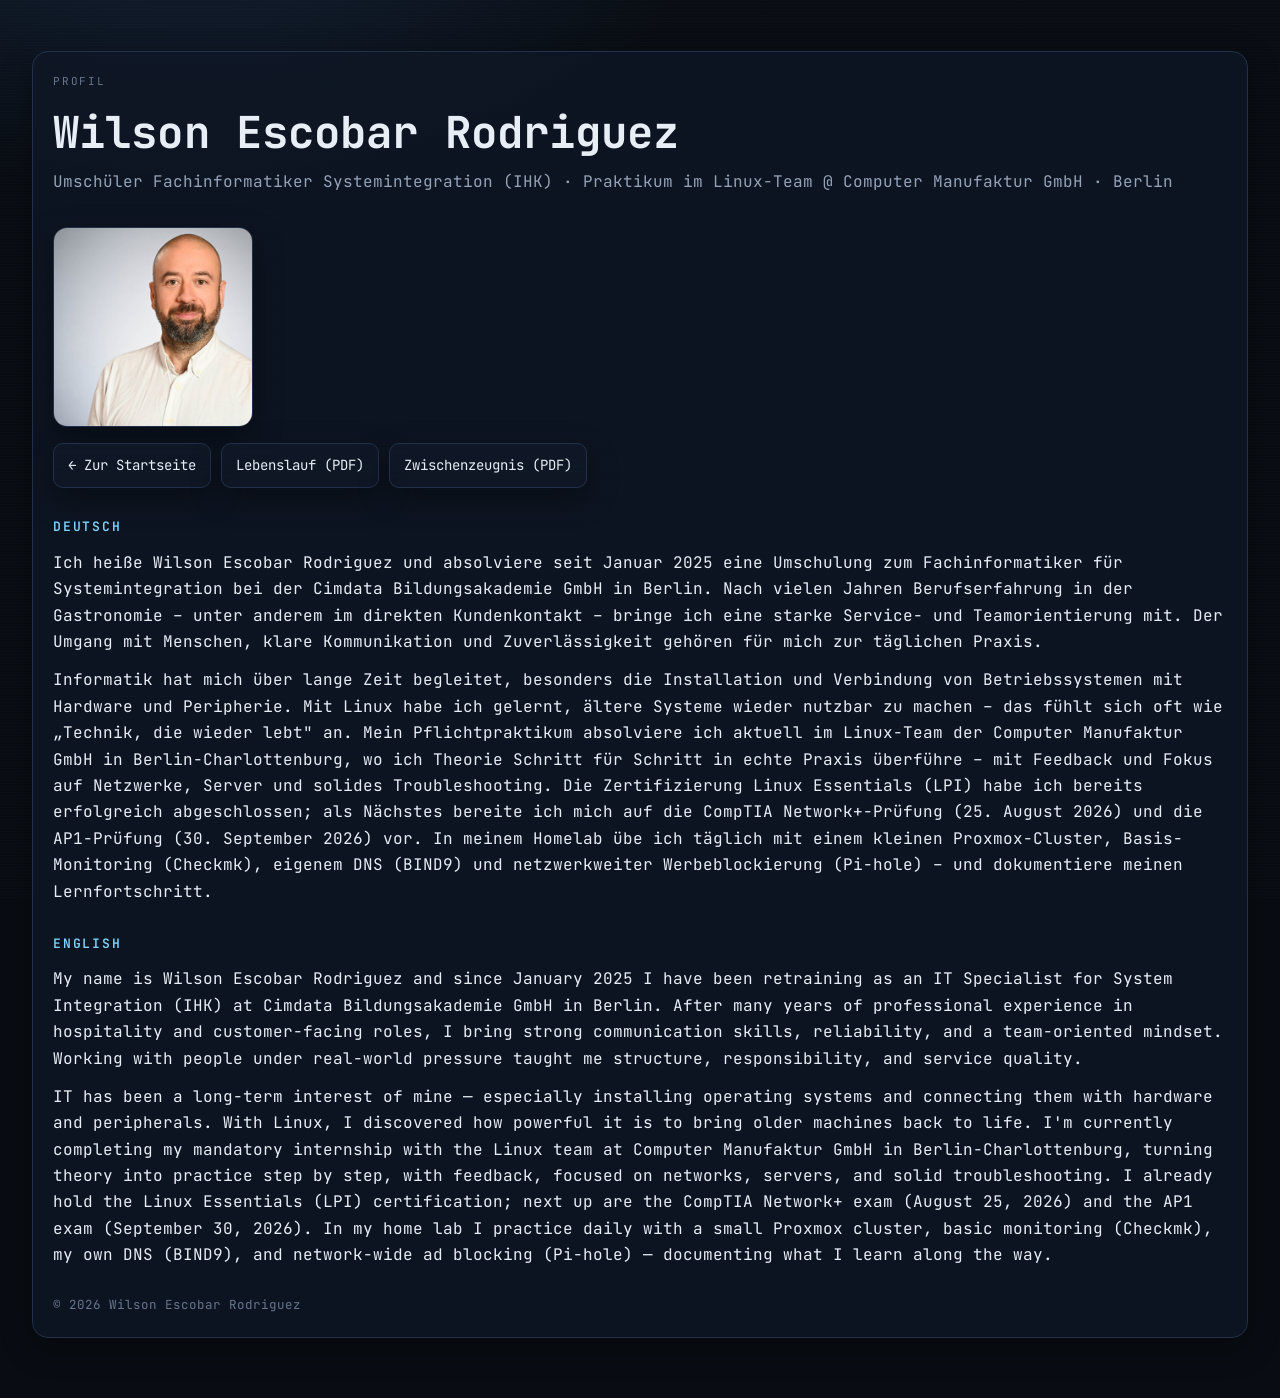
==== profil.html @ 56057177 "Portfolio: Praktikum, echte Pruefungstermine, neues Design" ====
<!doctype html>
<html lang="de">
<head>
  <meta charset="utf-8" />
  <meta name="viewport" content="width=device-width, initial-scale=1" />
  <title>Profil – Wilson Escobar Rodriguez</title>
  <meta name="description" content="Profil von Wilson Escobar Rodriguez – Umschüler Fachinformatiker Systemintegration, Praktikum im Linux-Team bei Computer Manufaktur GmbH, Berlin." />

  <link rel="preconnect" href="https://fonts.googleapis.com">
  <link rel="preconnect" href="https://fonts.gstatic.com" crossorigin>
  <link href="https://fonts.googleapis.com/css2?family=JetBrains+Mono:wght@300;400;600;700&display=swap" rel="stylesheet">
  <link rel="stylesheet" href="./assets/css/style.css">
</head>
<body>
  <main class="wrap">
    <div class="card reveal">
      <div class="profile-hero">
        <div>
          <div class="kicker">Profil</div>
          <h1>Wilson Escobar Rodriguez</h1>
          <p class="muted">Umschüler Fachinformatiker Systemintegration (IHK) · Praktikum im Linux-Team @ Computer Manufaktur GmbH · Berlin</p>
        </div>
        <img class="profile-photo" src="./assets/img/profil.jpg" alt="Profilfoto von Wilson Escobar Rodriguez" loading="lazy">
      </div>

      <div class="row">
        <a class="btn" href="./index.html">← Zur Startseite</a>
        <a class="btn" href="./cv/cv.pdf" target="_blank" rel="noreferrer">Lebenslauf (PDF)</a>
        <a class="btn" href="./cv/zwischenzeugnis.pdf" target="_blank" rel="noreferrer">Zwischenzeugnis (PDF)</a>
      </div>

      <div class="lang-block">
        <h2>Deutsch</h2>
        <p>
          Ich heiße Wilson Escobar Rodriguez und absolviere seit Januar 2025 eine Umschulung zum
          Fachinformatiker für Systemintegration bei der Cimdata Bildungsakademie GmbH in Berlin. Nach
          vielen Jahren Berufserfahrung in der Gastronomie – unter anderem im direkten Kundenkontakt –
          bringe ich eine starke Service- und Teamorientierung mit. Der Umgang mit Menschen, klare
          Kommunikation und Zuverlässigkeit gehören für mich zur täglichen Praxis.
        </p>
        <p>
          Informatik hat mich über lange Zeit begleitet, besonders die Installation und Verbindung von
          Betriebssystemen mit Hardware und Peripherie. Mit Linux habe ich gelernt, ältere Systeme wieder
          nutzbar zu machen – das fühlt sich oft wie „Technik, die wieder lebt" an. Mein Pflichtpraktikum
          absolviere ich aktuell im Linux-Team der Computer Manufaktur GmbH in Berlin-Charlottenburg, wo
          ich Theorie Schritt für Schritt in echte Praxis überführe – mit Feedback und Fokus auf Netzwerke,
          Server und solides Troubleshooting. Die Zertifizierung Linux Essentials (LPI) habe ich bereits
          erfolgreich abgeschlossen; als Nächstes bereite ich mich auf die CompTIA Network+-Prüfung
          (25. August 2026) und die AP1-Prüfung (30. September 2026) vor. In meinem Homelab übe ich
          täglich mit einem kleinen Proxmox-Cluster, Basis-Monitoring (Checkmk), eigenem DNS (BIND9) und
          netzwerkweiter Werbeblockierung (Pi-hole) – und dokumentiere meinen Lernfortschritt.
        </p>

        <h2>English</h2>
        <p>
          My name is Wilson Escobar Rodriguez and since January 2025 I have been retraining as an IT
          Specialist for System Integration (IHK) at Cimdata Bildungsakademie GmbH in Berlin. After many
          years of professional experience in hospitality and customer-facing roles, I bring strong
          communication skills, reliability, and a team-oriented mindset. Working with people under
          real-world pressure taught me structure, responsibility, and service quality.
        </p>
        <p>
          IT has been a long-term interest of mine — especially installing operating systems and
          connecting them with hardware and peripherals. With Linux, I discovered how powerful it is to
          bring older machines back to life. I'm currently completing my mandatory internship with the
          Linux team at Computer Manufaktur GmbH in Berlin-Charlottenburg, turning theory into practice
          step by step, with feedback, focused on networks, servers, and solid troubleshooting. I already
          hold the Linux Essentials (LPI) certification; next up are the CompTIA Network+ exam
          (August 25, 2026) and the AP1 exam (September 30, 2026). In my home lab I practice daily with a
          small Proxmox cluster, basic monitoring (Checkmk), my own DNS (BIND9), and network-wide ad
          blocking (Pi-hole) — documenting what I learn along the way.
        </p>
      </div>

      <footer class="site">
        <div>© <span id="y"></span> Wilson Escobar Rodriguez</div>
      </footer>
    </div>
  </main>

  <script src="./assets/js/script.js" defer></script>
</body>
</html>
---- assets/css/style.css ----
/* ============================================================
   Wilson Escobar Rodriguez — IT-Portfolio
   Design: dunkles Terminal/Editorial-Theme, ein Font (JetBrains Mono),
   Signatur-Element: live berechnetes "status.sh"-Panel im Hero.
   ============================================================ */

:root{
  /* Farben */
  --bg:        #090d13;
  --bg-glow:   #142238;
  --panel:     #101827;
  --panel-2:   #0c131e;
  --border:    #223049;
  --border-soft: rgba(34,48,73,.55);
  --text:      #e8eef6;
  --muted:     #93a3b8;
  --muted-2:   #66768c;
  --accent:    #7dd3fc;   /* bestehende Markenfarbe – beibehalten */
  --accent-soft: rgba(125,211,252,.10);
  --ok:        #34d399;   /* "läuft / aktiv" */
  --warn:      #f5b94b;   /* Prüfungstermine / Countdown */

  --radius:    16px;
  --radius-sm: 10px;
  --shadow:    0 10px 30px rgba(0,0,0,.38);
  --mono: "JetBrains Mono", ui-monospace, SFMono-Regular, Menlo, Monaco, Consolas, "Liberation Mono", monospace;
}

*, *::before, *::after{ box-sizing:border-box; }

html{ scroll-behavior:smooth; }
@media (prefers-reduced-motion: reduce){
  html{ scroll-behavior:auto; }
  *, *::before, *::after{ animation-duration:.001ms !important; animation-iteration-count:1 !important; transition-duration:.001ms !important; scroll-behavior:auto !important; }
}

body{
  margin:0;
  font-family:var(--mono);
  background:
    radial-gradient(900px 560px at 15% -10%, var(--bg-glow) 0%, transparent 60%),
    var(--bg);
  color:var(--text);
  line-height:1.65;
  -webkit-font-smoothing:antialiased;
}

/* sehr feines, statisches Scanline-Raster statt Deko-Blasen — ruhig, on-theme */
body::before{
  content:"";
  position:fixed; inset:0; z-index:0; pointer-events:none;
  background-image: repeating-linear-gradient(
    to bottom, rgba(125,211,252,.025) 0px, rgba(125,211,252,.025) 1px,
    transparent 1px, transparent 3px
  );
  mix-blend-mode:screen;
  opacity:.5;
}

a{ color:var(--accent); text-decoration:none; }
a:hover{ text-decoration:underline; }
a:focus-visible, button:focus-visible, .btn:focus-visible{
  outline:2px solid var(--accent); outline-offset:3px; border-radius:6px;
}

.wrap{
  position:relative; z-index:1;
  width:min(1280px, 100%);
  margin:0 auto;
  padding: clamp(24px, 4vw, 52px) clamp(16px, 3vw, 32px) 60px;
}

/* ---------- Kicker / Überschriften ---------- */
.kicker{
  font-size:11px; text-transform:uppercase; letter-spacing:.16em;
  color:var(--muted-2);
}
h1{ margin:6px 0 0; font-size:clamp(28px, 4.4vw, 44px); letter-spacing:.1px; }
h2{
  margin:0 0 12px; font-size:13px; text-transform:uppercase;
  letter-spacing:.14em; color:var(--accent); font-weight:600;
}
p{ margin:0 0 12px; }
.muted{ color:var(--muted); }

/* ---------- Header / Hero ---------- */
header.hero{
  display:grid; grid-template-columns:1.3fr 1fr; gap:22px; align-items:stretch;
}
@media (max-width:860px){ header.hero{ grid-template-columns:1fr; } }

.title p.role{ margin:10px 0 0; color:var(--muted); max-width:56ch; }

.chips{ display:flex; flex-wrap:wrap; gap:8px; margin-top:16px; }
.chip{
  border:1px solid var(--border); background:rgba(16,24,39,.6);
  padding:6px 11px; border-radius:999px; font-size:12.5px; color:var(--muted);
}

.cta{ display:flex; gap:10px; flex-wrap:wrap; margin-top:16px; }
.btn{
  display:inline-flex; align-items:center; gap:9px;
  border:1px solid var(--border);
  background:linear-gradient(180deg, rgba(16,24,39,.9), rgba(16,24,39,.55));
  padding:10px 14px; border-radius:var(--radius-sm);
  box-shadow:var(--shadow); color:var(--text); font-size:14px;
  transition:border-color .15s ease, transform .15s ease;
}
.btn:hover{ border-color:#33507a; text-decoration:none; transform:translateY(-1px); }
.icon{ width:17px; height:17px; display:inline-block; vertical-align:middle; }

/* ---------- Terminal-Status-Panel (Signatur-Element) ---------- */
.term{
  background:var(--panel-2); border:1px solid var(--border); border-radius:var(--radius);
  box-shadow:var(--shadow); overflow:hidden; display:flex; flex-direction:column;
}
.term-bar{
  display:flex; align-items:center; gap:8px;
  padding:10px 14px; border-bottom:1px solid var(--border-soft);
  font-size:12px; color:var(--muted-2);
}
.term-dot{ width:9px; height:9px; border-radius:50%; background:var(--border); }
.term-title{ margin-left:4px; }
.term-body{ padding:16px 18px 18px; font-size:13.5px; flex:1; }
.term-line{ margin:0 0 10px; white-space:pre-wrap; }
.term-prompt{ color:var(--accent); }
.term-out{ color:var(--text); padding-left:0; }
.term-key{ color:var(--muted); }
.term-val{ color:var(--text); }
.term-badge{
  display:inline-block; font-size:11px; padding:1px 7px; border-radius:6px;
  border:1px solid rgba(52,211,153,.35); color:var(--ok); background:rgba(52,211,153,.08);
  margin-left:6px;
}
.term-badge.warn{ border-color:rgba(245,185,75,.4); color:var(--warn); background:rgba(245,185,75,.08); }
.cursor{
  display:inline-block; width:8px; height:1em; background:var(--accent);
  margin-left:2px; vertical-align:-2px; animation:blink 1s steps(1) infinite;
}
@keyframes blink{ 50%{ opacity:0; } }

.term-kv{
  display:grid; grid-template-columns:auto 1fr; row-gap:9px; column-gap:16px;
  margin:8px 0 16px; font-size:12.5px;
}
.term-kv .term-key{ color:var(--muted); }
.term-kv .term-val{ color:var(--text); }
@media (max-width:520px){
  .term-kv{ grid-template-columns:1fr; row-gap:2px; }
  .term-kv .term-key{ margin-top:8px; }
}

/* ---------- Grid / Cards ---------- */
.grid{ display:grid; grid-template-columns:1.25fr .8fr; gap:16px; margin-top:28px; }
@media (max-width:900px){ .grid{ grid-template-columns:1fr; } }

.card{
  position:relative; z-index:1;
  background:rgba(16,24,39,.72); border:1px solid var(--border);
  border-radius:var(--radius); padding:20px 20px 22px; box-shadow:var(--shadow);
}
.sep{ height:1px; background:var(--border-soft); margin:16px 0; }

/* ---------- Projekt-/Homelab-Karten ---------- */
.project{ padding:12px 0; border-bottom:1px solid var(--border-soft); }
.project:last-child{ border-bottom:none; }
.project-head{ display:flex; align-items:center; gap:10px; flex-wrap:wrap; }
.tag{
  font-size:10.5px; text-transform:uppercase; letter-spacing:.08em;
  padding:2px 8px; border-radius:6px; border:1px solid var(--border);
  color:var(--muted); background:rgba(125,211,252,.05);
}
.project strong{ display:block; font-size:15px; margin-top:6px; }
.project .stack{ margin-top:8px; color:var(--muted); font-size:12.5px; }
code{
  background:var(--accent-soft); border:1px solid rgba(125,211,252,.2);
  padding:2px 6px; border-radius:7px; font-size:12px;
}

/* ---------- Skills-Liste ---------- */
ul.skills{ margin:8px 0 0 0; padding:0; list-style:none; }
ul.skills li{
  margin:0; padding:9px 0; border-bottom:1px solid var(--border-soft); font-size:13.5px;
}
ul.skills li:last-child{ border-bottom:none; }
ul.skills li b{ color:var(--text); }

/* ---------- Footer ---------- */
footer.site{ margin-top:26px; color:var(--muted-2); font-size:12.5px; }

/* ---------- Scroll-Reveal ---------- */
.reveal{ opacity:0; transform:translateY(10px); transition:opacity .5s ease, transform .5s ease; }
.reveal.in{ opacity:1; transform:none; }

/* ---------- Profil-Seite ---------- */
.profile-hero{ display:flex; align-items:flex-start; justify-content:space-between; gap:20px; flex-wrap:wrap; }
.profile-photo{
  width:200px; max-width:38vw; aspect-ratio:1/1; object-fit:cover;
  border-radius:14px; border:1px solid var(--border); box-shadow:var(--shadow);
  background:var(--panel);
}
@media (max-width:700px){ .profile-photo{ width:160px; } }
.row{ display:flex; gap:10px; flex-wrap:wrap; margin-top:16px; }
.lang-block h2{ margin-top:28px; }
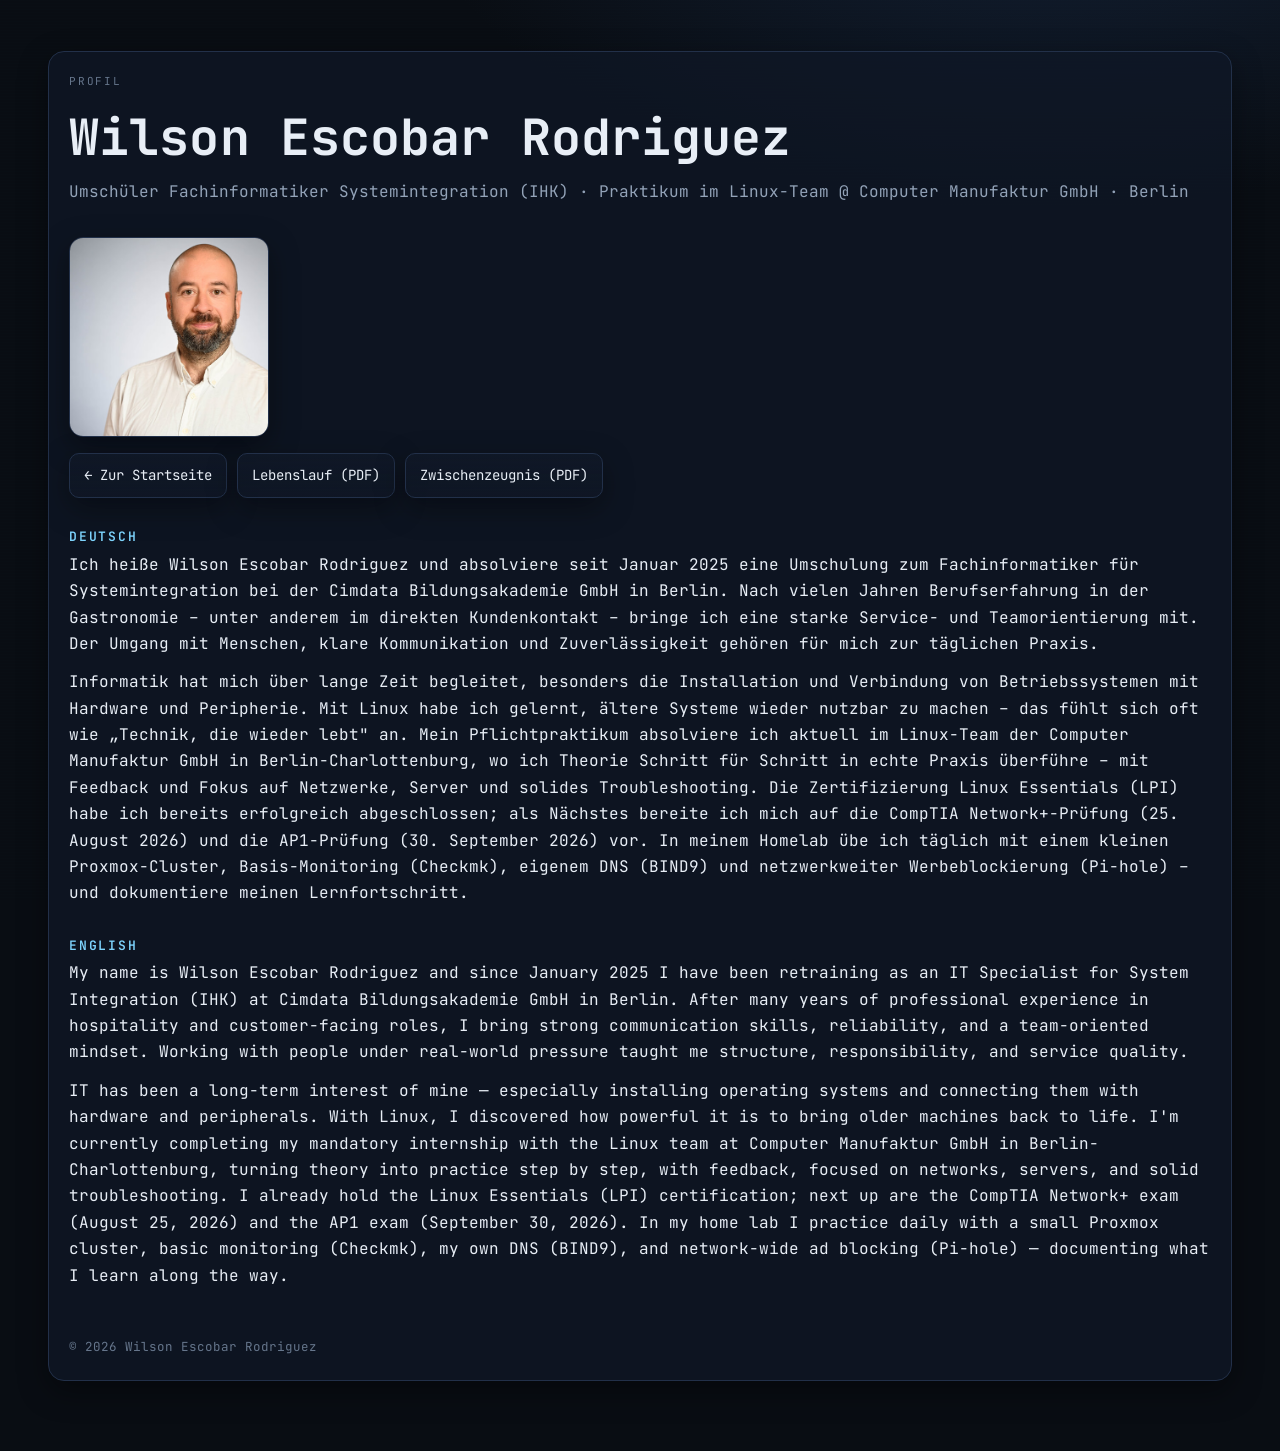
==== commit 5850137f: "Portfolio: Layout ueberarbeitet" ====
--- a/profil.html
+++ b/profil.html
@@ -30,7 +30,7 @@
       </div>
 
       <div class="lang-block">
-        <h2>Deutsch</h2>
+        <h2 class="section-title">Deutsch</h2>
         <p>
           Ich heiße Wilson Escobar Rodriguez und absolviere seit Januar 2025 eine Umschulung zum
           Fachinformatiker für Systemintegration bei der Cimdata Bildungsakademie GmbH in Berlin. Nach
@@ -51,7 +51,7 @@
           netzwerkweiter Werbeblockierung (Pi-hole) – und dokumentiere meinen Lernfortschritt.
         </p>
 
-        <h2>English</h2>
+        <h2 class="section-title">English</h2>
         <p>
           My name is Wilson Escobar Rodriguez and since January 2025 I have been retraining as an IT
           Specialist for System Integration (IHK) at Cimdata Bildungsakademie GmbH in Berlin. After many
--- a/assets/css/style.css
+++ b/assets/css/style.css
@@ -1,11 +1,10 @@
 /* ============================================================
    Wilson Escobar Rodriguez — IT-Portfolio
-   Design: dunkles Terminal/Editorial-Theme, ein Font (JetBrains Mono),
-   Signatur-Element: live berechnetes "status.sh"-Panel im Hero.
+   Design: dunkles Terminal/Editorial-Theme, ein Font (JetBrains Mono).
+   V2 — echtes Kachel-/Grid-Layout statt zwei ungleicher Boxen.
    ============================================================ */
 
 :root{
-  /* Farben */
   --bg:        #090d13;
   --bg-glow:   #142238;
   --panel:     #101827;
@@ -15,19 +14,19 @@
   --text:      #e8eef6;
   --muted:     #93a3b8;
   --muted-2:   #66768c;
-  --accent:    #7dd3fc;   /* bestehende Markenfarbe – beibehalten */
+  --accent:    #7dd3fc;
   --accent-soft: rgba(125,211,252,.10);
-  --ok:        #34d399;   /* "läuft / aktiv" */
-  --warn:      #f5b94b;   /* Prüfungstermine / Countdown */
+  --ok:        #34d399;
+  --warn:      #f5b94b;
 
   --radius:    16px;
   --radius-sm: 10px;
   --shadow:    0 10px 30px rgba(0,0,0,.38);
   --mono: "JetBrains Mono", ui-monospace, SFMono-Regular, Menlo, Monaco, Consolas, "Liberation Mono", monospace;
+  --content: 1440px;
 }
 
 *, *::before, *::after{ box-sizing:border-box; }
-
 html{ scroll-behavior:smooth; }
 @media (prefers-reduced-motion: reduce){
   html{ scroll-behavior:auto; }
@@ -38,22 +37,20 @@
   margin:0;
   font-family:var(--mono);
   background:
-    radial-gradient(900px 560px at 15% -10%, var(--bg-glow) 0%, transparent 60%),
+    radial-gradient(1200px 700px at 82% -12%, var(--bg-glow) 0%, transparent 55%),
     var(--bg);
   color:var(--text);
   line-height:1.65;
   -webkit-font-smoothing:antialiased;
 }
 
-/* sehr feines, statisches Scanline-Raster statt Deko-Blasen — ruhig, on-theme */
 body::before{
   content:"";
   position:fixed; inset:0; z-index:0; pointer-events:none;
   background-image: repeating-linear-gradient(
-    to bottom, rgba(125,211,252,.025) 0px, rgba(125,211,252,.025) 1px,
+    to bottom, rgba(125,211,252,.02) 0px, rgba(125,211,252,.02) 1px,
     transparent 1px, transparent 3px
   );
-  mix-blend-mode:screen;
   opacity:.5;
 }
 
@@ -63,41 +60,40 @@
   outline:2px solid var(--accent); outline-offset:3px; border-radius:6px;
 }
 
+/* volle Breite nutzen, aber Zeilen bleiben lesbar über section-padding */
 .wrap{
   position:relative; z-index:1;
-  width:min(1280px, 100%);
+  width:100%;
+  max-width:var(--content);
   margin:0 auto;
-  padding: clamp(24px, 4vw, 52px) clamp(16px, 3vw, 32px) 60px;
-}
-
-/* ---------- Kicker / Überschriften ---------- */
-.kicker{
-  font-size:11px; text-transform:uppercase; letter-spacing:.16em;
-  color:var(--muted-2);
-}
-h1{ margin:6px 0 0; font-size:clamp(28px, 4.4vw, 44px); letter-spacing:.1px; }
-h2{
-  margin:0 0 12px; font-size:13px; text-transform:uppercase;
+  padding: clamp(24px, 4vw, 56px) clamp(18px, 4vw, 48px) 70px;
+}
+
+.kicker{ font-size:11px; text-transform:uppercase; letter-spacing:.16em; color:var(--muted-2); }
+h1{ margin:6px 0 0; font-size:clamp(30px, 5vw, 50px); letter-spacing:.1px; }
+h2.section-title{
+  margin:0 0 4px; font-size:13px; text-transform:uppercase;
   letter-spacing:.14em; color:var(--accent); font-weight:600;
 }
 p{ margin:0 0 12px; }
 .muted{ color:var(--muted); }
 
-/* ---------- Header / Hero ---------- */
-header.hero{
-  display:grid; grid-template-columns:1.3fr 1fr; gap:22px; align-items:stretch;
-}
-@media (max-width:860px){ header.hero{ grid-template-columns:1fr; } }
-
-.title p.role{ margin:10px 0 0; color:var(--muted); max-width:56ch; }
-
-.chips{ display:flex; flex-wrap:wrap; gap:8px; margin-top:16px; }
+/* ---------- Hero ---------- */
+.hero{ position:relative; padding-top:8px; padding-bottom:36px; overflow:visible; }
+.hero-inner{ position:relative; z-index:1; max-width:64ch; }
+.hero-art{
+  position:absolute; top:-40px; right:-40px; width:min(560px, 46vw); height:auto;
+  opacity:.55; z-index:0; pointer-events:none;
+}
+@media (max-width:760px){ .hero-art{ display:none; } }
+
+.title p.role{ margin:10px 0 0; color:var(--muted); }
+.chips{ display:flex; flex-wrap:wrap; gap:8px; margin-top:18px; }
 .chip{
   border:1px solid var(--border); background:rgba(16,24,39,.6);
   padding:6px 11px; border-radius:999px; font-size:12.5px; color:var(--muted);
 }
-
-.cta{ display:flex; gap:10px; flex-wrap:wrap; margin-top:16px; }
+.cta{ display:flex; gap:10px; flex-wrap:wrap; margin-top:18px; }
 .btn{
   display:inline-flex; align-items:center; gap:9px;
   border:1px solid var(--border);
@@ -109,36 +105,34 @@
 .btn:hover{ border-color:#33507a; text-decoration:none; transform:translateY(-1px); }
 .icon{ width:17px; height:17px; display:inline-block; vertical-align:middle; }
 
-/* ---------- Terminal-Status-Panel (Signatur-Element) ---------- */
+/* ---------- Terminal-Status-Panel ---------- */
 .term{
+  margin-top:28px; max-width:640px;
   background:var(--panel-2); border:1px solid var(--border); border-radius:var(--radius);
-  box-shadow:var(--shadow); overflow:hidden; display:flex; flex-direction:column;
+  box-shadow:var(--shadow); overflow:hidden; position:relative; z-index:1;
 }
 .term-bar{
   display:flex; align-items:center; gap:8px;
   padding:10px 14px; border-bottom:1px solid var(--border-soft);
   font-size:12px; color:var(--muted-2);
 }
-.term-dot{ width:9px; height:9px; border-radius:50%; background:var(--border); }
+.term-dot{ width:9px; height:9px; border-radius:50%; }
 .term-title{ margin-left:4px; }
-.term-body{ padding:16px 18px 18px; font-size:13.5px; flex:1; }
-.term-line{ margin:0 0 10px; white-space:pre-wrap; }
+.term-body{ padding:16px 18px 18px; font-size:13.5px; }
+.term-line{ margin:0 0 10px; }
 .term-prompt{ color:var(--accent); }
-.term-out{ color:var(--text); padding-left:0; }
+.term-out{ color:var(--text); }
 .term-key{ color:var(--muted); }
-.term-val{ color:var(--text); }
 .term-badge{
   display:inline-block; font-size:11px; padding:1px 7px; border-radius:6px;
   border:1px solid rgba(52,211,153,.35); color:var(--ok); background:rgba(52,211,153,.08);
   margin-left:6px;
 }
-.term-badge.warn{ border-color:rgba(245,185,75,.4); color:var(--warn); background:rgba(245,185,75,.08); }
 .cursor{
   display:inline-block; width:8px; height:1em; background:var(--accent);
   margin-left:2px; vertical-align:-2px; animation:blink 1s steps(1) infinite;
 }
 @keyframes blink{ 50%{ opacity:0; } }
-
 .term-kv{
   display:grid; grid-template-columns:auto 1fr; row-gap:9px; column-gap:16px;
   margin:8px 0 16px; font-size:12.5px;
@@ -150,43 +144,57 @@
   .term-kv .term-key{ margin-top:8px; }
 }
 
-/* ---------- Grid / Cards ---------- */
-.grid{ display:grid; grid-template-columns:1.25fr .8fr; gap:16px; margin-top:28px; }
-@media (max-width:900px){ .grid{ grid-template-columns:1fr; } }
-
+/* ---------- Section-Rhythmus ---------- */
+.section{ margin-top:56px; }
+.section-head{ display:flex; align-items:baseline; justify-content:space-between; gap:16px; margin-bottom:20px; flex-wrap:wrap; }
+.section-head p{ margin:0; }
+
+/* ---------- Projekt-Kachel-Grid (füllt die Breite automatisch) ---------- */
+.tile-grid{
+  display:grid;
+  grid-template-columns:repeat(auto-fill, minmax(260px, 1fr));
+  gap:16px;
+}
+.tile{
+  background:rgba(16,24,39,.72); border:1px solid var(--border);
+  border-radius:var(--radius); padding:20px; box-shadow:var(--shadow);
+  display:flex; flex-direction:column;
+  transition:border-color .15s ease, transform .15s ease;
+}
+.tile:hover{ border-color:#33507a; transform:translateY(-2px); }
+.tile .tag{
+  align-self:flex-start;
+  font-size:10.5px; text-transform:uppercase; letter-spacing:.08em;
+  padding:3px 9px; border-radius:6px; border:1px solid rgba(125,211,252,.25);
+  color:var(--accent); background:var(--accent-soft);
+}
+.tile strong{ display:block; font-size:15.5px; margin-top:12px; }
+.tile .desc{ color:var(--muted); font-size:13.5px; margin-top:8px; flex:1; }
+.tile .stack{ margin-top:14px; color:var(--muted); font-size:12px; }
+.tile .stack code{
+  background:var(--accent-soft); border:1px solid rgba(125,211,252,.2);
+  padding:2px 6px; border-radius:7px; font-size:11.5px;
+}
+.tile .tile-link{ margin-top:10px; font-size:13px; }
+
+/* ---------- Info-Kacheln: Skills / Zertifizierung / Kontakt ---------- */
+.info-grid{
+  display:grid; grid-template-columns:1.1fr .8fr .8fr; gap:16px; align-items:start;
+}
+@media (max-width:900px){ .info-grid{ grid-template-columns:1fr; } }
 .card{
-  position:relative; z-index:1;
   background:rgba(16,24,39,.72); border:1px solid var(--border);
   border-radius:var(--radius); padding:20px 20px 22px; box-shadow:var(--shadow);
 }
 .sep{ height:1px; background:var(--border-soft); margin:16px 0; }
 
-/* ---------- Projekt-/Homelab-Karten ---------- */
-.project{ padding:12px 0; border-bottom:1px solid var(--border-soft); }
-.project:last-child{ border-bottom:none; }
-.project-head{ display:flex; align-items:center; gap:10px; flex-wrap:wrap; }
-.tag{
-  font-size:10.5px; text-transform:uppercase; letter-spacing:.08em;
-  padding:2px 8px; border-radius:6px; border:1px solid var(--border);
-  color:var(--muted); background:rgba(125,211,252,.05);
-}
-.project strong{ display:block; font-size:15px; margin-top:6px; }
-.project .stack{ margin-top:8px; color:var(--muted); font-size:12.5px; }
-code{
-  background:var(--accent-soft); border:1px solid rgba(125,211,252,.2);
-  padding:2px 6px; border-radius:7px; font-size:12px;
-}
-
-/* ---------- Skills-Liste ---------- */
 ul.skills{ margin:8px 0 0 0; padding:0; list-style:none; }
-ul.skills li{
-  margin:0; padding:9px 0; border-bottom:1px solid var(--border-soft); font-size:13.5px;
-}
+ul.skills li{ margin:0; padding:9px 0; border-bottom:1px solid var(--border-soft); font-size:13.5px; }
 ul.skills li:last-child{ border-bottom:none; }
 ul.skills li b{ color:var(--text); }
 
 /* ---------- Footer ---------- */
-footer.site{ margin-top:26px; color:var(--muted-2); font-size:12.5px; }
+footer.site{ margin-top:48px; color:var(--muted-2); font-size:12.5px; }
 
 /* ---------- Scroll-Reveal ---------- */
 .reveal{ opacity:0; transform:translateY(10px); transition:opacity .5s ease, transform .5s ease; }
@@ -201,4 +209,4 @@
 }
 @media (max-width:700px){ .profile-photo{ width:160px; } }
 .row{ display:flex; gap:10px; flex-wrap:wrap; margin-top:16px; }
-.lang-block h2{ margin-top:28px; }
+.lang-block h2.section-title{ margin-top:28px; }
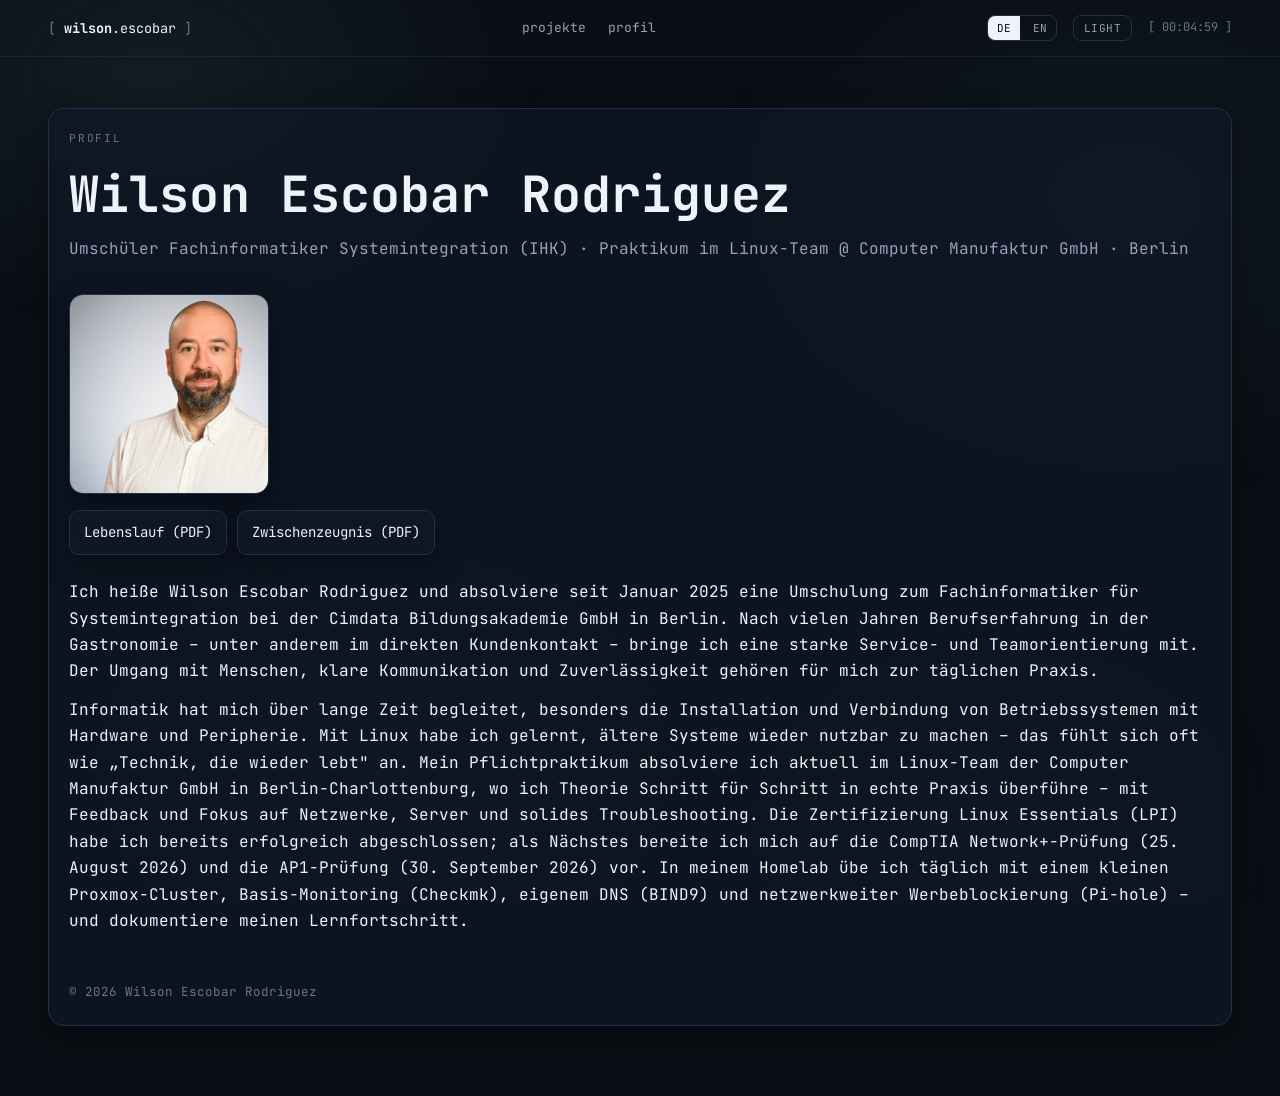
==== commit a1f243f1: "Light/Dark Mode" ====
--- a/profil.html
+++ b/profil.html
@@ -12,6 +12,27 @@
   <link rel="stylesheet" href="./assets/css/style.css">
 </head>
 <body>
+
+  <nav class="nav">
+    <div class="nav-inner">
+      <a href="./index.html" style="text-decoration:none;">
+        <div class="nav-brand"><span class="bracket">[</span> <b>wilson</b>.escobar <span class="bracket">]</span></div>
+      </a>
+      <div class="nav-links">
+        <a href="./index.html#projekte">projekte</a>
+        <a href="./index.html#profil">profil</a>
+      </div>
+      <div class="nav-right">
+        <div class="lang-toggle">
+          <button type="button" data-lang-btn="de">DE</button>
+          <button type="button" data-lang-btn="en">EN</button>
+        </div>
+        <button type="button" class="theme-toggle" data-theme-toggle>Light</button>
+        <span data-clock>—</span>
+      </div>
+    </div>
+  </nav>
+
   <main class="wrap">
     <div class="card reveal">
       <div class="profile-hero">
@@ -24,14 +45,12 @@
       </div>
 
       <div class="row">
-        <a class="btn" href="./index.html">← Zur Startseite</a>
         <a class="btn" href="./cv/cv.pdf" target="_blank" rel="noreferrer">Lebenslauf (PDF)</a>
         <a class="btn" href="./cv/zwischenzeugnis.pdf" target="_blank" rel="noreferrer">Zwischenzeugnis (PDF)</a>
       </div>
 
-      <div class="lang-block">
-        <h2 class="section-title">Deutsch</h2>
-        <p>
+      <div class="lang-block" data-lang-block="de">
+        <p style="margin-top:24px">
           Ich heiße Wilson Escobar Rodriguez und absolviere seit Januar 2025 eine Umschulung zum
           Fachinformatiker für Systemintegration bei der Cimdata Bildungsakademie GmbH in Berlin. Nach
           vielen Jahren Berufserfahrung in der Gastronomie – unter anderem im direkten Kundenkontakt –
@@ -50,9 +69,10 @@
           täglich mit einem kleinen Proxmox-Cluster, Basis-Monitoring (Checkmk), eigenem DNS (BIND9) und
           netzwerkweiter Werbeblockierung (Pi-hole) – und dokumentiere meinen Lernfortschritt.
         </p>
+      </div>
 
-        <h2 class="section-title">English</h2>
-        <p>
+      <div class="lang-block" data-lang-block="en">
+        <p style="margin-top:24px">
           My name is Wilson Escobar Rodriguez and since January 2025 I have been retraining as an IT
           Specialist for System Integration (IHK) at Cimdata Bildungsakademie GmbH in Berlin. After many
           years of professional experience in hospitality and customer-facing roles, I bring strong
--- a/assets/css/style.css
+++ b/assets/css/style.css
@@ -1,21 +1,22 @@
 /* ============================================================
    Wilson Escobar Rodriguez — IT-Portfolio
-   Design: dunkles Terminal/Editorial-Theme, ein Font (JetBrains Mono).
-   V2 — echtes Kachel-/Grid-Layout statt zwei ungleicher Boxen.
+   V3 — echte Nav-Leiste, nummerierte Section-Regeln, Icon-Kacheln
+   mit High-Contrast-Badges, weiche Hintergrund-Verläufe statt Flat-Black.
    ============================================================ */
 
 :root{
-  --bg:        #090d13;
+  --bg:        #0a0e14;
   --bg-glow:   #142238;
   --panel:     #101827;
   --panel-2:   #0c131e;
   --border:    #223049;
   --border-soft: rgba(34,48,73,.55);
-  --text:      #e8eef6;
+  --text:      #eef3fa;
   --muted:     #93a3b8;
   --muted-2:   #66768c;
   --accent:    #7dd3fc;
   --accent-soft: rgba(125,211,252,.10);
+  --on-accent: #0a0e15;
   --ok:        #34d399;
   --warn:      #f5b94b;
 
@@ -26,6 +27,24 @@
   --content: 1440px;
 }
 
+:root[data-theme="light"]{
+  --bg:        #f4f6f9;
+  --bg-glow:   #e4ecf7;
+  --panel:     #ffffff;
+  --panel-2:   #eef2f7;
+  --border:    #d6dfeb;
+  --border-soft: rgba(35,60,95,.14);
+  --text:      #16202e;
+  --muted:     #566578;
+  --muted-2:   #7c8aa0;
+  --accent:    #0f7fb3;
+  --accent-soft: rgba(15,127,179,.10);
+  --on-accent: #ffffff;
+  --ok:        #157a55;
+  --warn:      #a6690a;
+  --shadow:    0 10px 26px rgba(20,35,60,.10);
+}
+
 *, *::before, *::after{ box-sizing:border-box; }
 html{ scroll-behavior:smooth; }
 @media (prefers-reduced-motion: reduce){
@@ -36,22 +55,22 @@
 body{
   margin:0;
   font-family:var(--mono);
-  background:
-    radial-gradient(1200px 700px at 82% -12%, var(--bg-glow) 0%, transparent 55%),
-    var(--bg);
+  background:var(--bg);
   color:var(--text);
   line-height:1.65;
   -webkit-font-smoothing:antialiased;
-}
-
+  transition:background-color .2s ease, color .2s ease;
+}
+
+/* weiche Verlaufsflächen statt flachem Schwarz — dezent, kein hartes Muster */
 body::before{
   content:"";
   position:fixed; inset:0; z-index:0; pointer-events:none;
-  background-image: repeating-linear-gradient(
-    to bottom, rgba(125,211,252,.02) 0px, rgba(125,211,252,.02) 1px,
-    transparent 1px, transparent 3px
-  );
-  opacity:.5;
+  background:
+    radial-gradient(640px 420px at 12% 8%,  rgba(125,211,252,.07), transparent 62%),
+    radial-gradient(720px 520px at 88% 22%, rgba(125,211,252,.05), transparent 60%),
+    radial-gradient(560px 420px at 30% 85%, rgba(125,211,252,.045), transparent 60%),
+    radial-gradient(500px 380px at 78% 92%, rgba(52,211,153,.035), transparent 60%);
 }
 
 a{ color:var(--accent); text-decoration:none; }
@@ -59,6 +78,39 @@
 a:focus-visible, button:focus-visible, .btn:focus-visible{
   outline:2px solid var(--accent); outline-offset:3px; border-radius:6px;
 }
+
+/* ---------- Nav ---------- */
+.nav{
+  position:relative; z-index:2;
+  border-bottom:1px solid var(--border-soft);
+}
+.nav-inner{
+  max-width:var(--content); margin:0 auto;
+  padding:0 clamp(18px,4vw,48px);
+  height:56px;
+  display:flex; align-items:center; justify-content:space-between; gap:20px;
+}
+.nav-brand{ font-size:13.5px; color:var(--text); white-space:nowrap; }
+.nav-brand b{ font-weight:700; }
+.nav-brand .bracket{ color:var(--muted-2); }
+.nav-links{ display:flex; gap:22px; font-size:13px; }
+.nav-links a{ color:var(--muted); }
+.nav-links a:hover{ color:var(--text); text-decoration:none; }
+.nav-right{ display:flex; align-items:center; gap:16px; font-size:12px; color:var(--muted-2); white-space:nowrap; }
+.nav-clock{ font-variant-numeric:tabular-nums; }
+.lang-toggle{ display:flex; gap:4px; border:1px solid var(--border); border-radius:8px; overflow:hidden; }
+.lang-toggle button{
+  font-family:var(--mono); font-size:11px; padding:5px 9px; background:transparent;
+  color:var(--muted); border:none; cursor:pointer;
+}
+.lang-toggle button.active{ background:var(--text); color:var(--bg); }
+.theme-toggle{
+  font-family:var(--mono); font-size:11px; letter-spacing:.04em; text-transform:uppercase;
+  padding:5px 10px; border:1px solid var(--border); border-radius:8px;
+  background:transparent; color:var(--muted); cursor:pointer;
+}
+.theme-toggle:hover{ color:var(--text); border-color:#33507a; }
+@media (max-width:760px){ .nav-links{ display:none; } }
 
 /* volle Breite nutzen, aber Zeilen bleiben lesbar über section-padding */
 .wrap{
@@ -72,18 +124,18 @@
 .kicker{ font-size:11px; text-transform:uppercase; letter-spacing:.16em; color:var(--muted-2); }
 h1{ margin:6px 0 0; font-size:clamp(30px, 5vw, 50px); letter-spacing:.1px; }
 h2.section-title{
-  margin:0 0 4px; font-size:13px; text-transform:uppercase;
-  letter-spacing:.14em; color:var(--accent); font-weight:600;
+  margin:0; font-size:13px; text-transform:uppercase;
+  letter-spacing:.12em; color:var(--accent); font-weight:600; white-space:nowrap;
 }
 p{ margin:0 0 12px; }
 .muted{ color:var(--muted); }
 
 /* ---------- Hero ---------- */
-.hero{ position:relative; padding-top:8px; padding-bottom:36px; overflow:visible; }
+.hero{ position:relative; padding-top:28px; padding-bottom:28px; overflow:hidden; }
 .hero-inner{ position:relative; z-index:1; max-width:64ch; }
 .hero-art{
-  position:absolute; top:-40px; right:-40px; width:min(560px, 46vw); height:auto;
-  opacity:.55; z-index:0; pointer-events:none;
+  position:absolute; top:0; right:0; width:min(340px, 32vw); height:auto;
+  opacity:.32; z-index:0; pointer-events:none;
 }
 @media (max-width:760px){ .hero-art{ display:none; } }
 
@@ -144,15 +196,18 @@
   .term-kv .term-key{ margin-top:8px; }
 }
 
-/* ---------- Section-Rhythmus ---------- */
-.section{ margin-top:56px; }
-.section-head{ display:flex; align-items:baseline; justify-content:space-between; gap:16px; margin-bottom:20px; flex-wrap:wrap; }
-.section-head p{ margin:0; }
-
-/* ---------- Projekt-Kachel-Grid (füllt die Breite automatisch) ---------- */
+/* ---------- Section-Rhythmus: nummeriert + durchgezogene Linie ---------- */
+.section{ margin-top:44px; }
+.section-head{ display:flex; align-items:center; gap:16px; margin-bottom:10px; }
+.section-num{ color:var(--muted-2); font-size:12.5px; white-space:nowrap; }
+.section-rule{ flex:1; height:1px; background:var(--border-soft); }
+.section-extra{ font-size:12px; color:var(--muted-2); white-space:nowrap; }
+.section-intro{ margin:14px 0 20px; }
+
+/* ---------- Projekt-Kachel-Grid ---------- */
 .tile-grid{
   display:grid;
-  grid-template-columns:repeat(auto-fill, minmax(260px, 1fr));
+  grid-template-columns:repeat(auto-fill, minmax(270px, 1fr));
   gap:16px;
 }
 .tile{
@@ -162,13 +217,19 @@
   transition:border-color .15s ease, transform .15s ease;
 }
 .tile:hover{ border-color:#33507a; transform:translateY(-2px); }
-.tile .tag{
-  align-self:flex-start;
-  font-size:10.5px; text-transform:uppercase; letter-spacing:.08em;
-  padding:3px 9px; border-radius:6px; border:1px solid rgba(125,211,252,.25);
-  color:var(--accent); background:var(--accent-soft);
-}
-.tile strong{ display:block; font-size:15.5px; margin-top:12px; }
+.tile-head{ display:flex; align-items:flex-start; justify-content:space-between; gap:10px; }
+.tile-icon{
+  width:34px; height:34px; border-radius:9px; border:1px solid var(--border);
+  background:var(--accent-soft); display:flex; align-items:center; justify-content:center;
+  color:var(--accent); flex-shrink:0;
+}
+.tile-icon svg{ width:18px; height:18px; }
+.badge{
+  font-size:10px; font-weight:700; letter-spacing:.05em; text-transform:uppercase;
+  padding:4px 8px; border-radius:6px; background:var(--text); color:var(--bg);
+  white-space:nowrap;
+}
+.tile strong{ display:block; font-size:16px; margin-top:14px; }
 .tile .desc{ color:var(--muted); font-size:13.5px; margin-top:8px; flex:1; }
 .tile .stack{ margin-top:14px; color:var(--muted); font-size:12px; }
 .tile .stack code{
@@ -209,4 +270,6 @@
 }
 @media (max-width:700px){ .profile-photo{ width:160px; } }
 .row{ display:flex; gap:10px; flex-wrap:wrap; margin-top:16px; }
-.lang-block h2.section-title{ margin-top:28px; }
+.lang-block h2.section-title{ margin-top:28px; display:block; }
+[data-lang-block]{ display:none; }
+[data-lang-block].active{ display:block; }
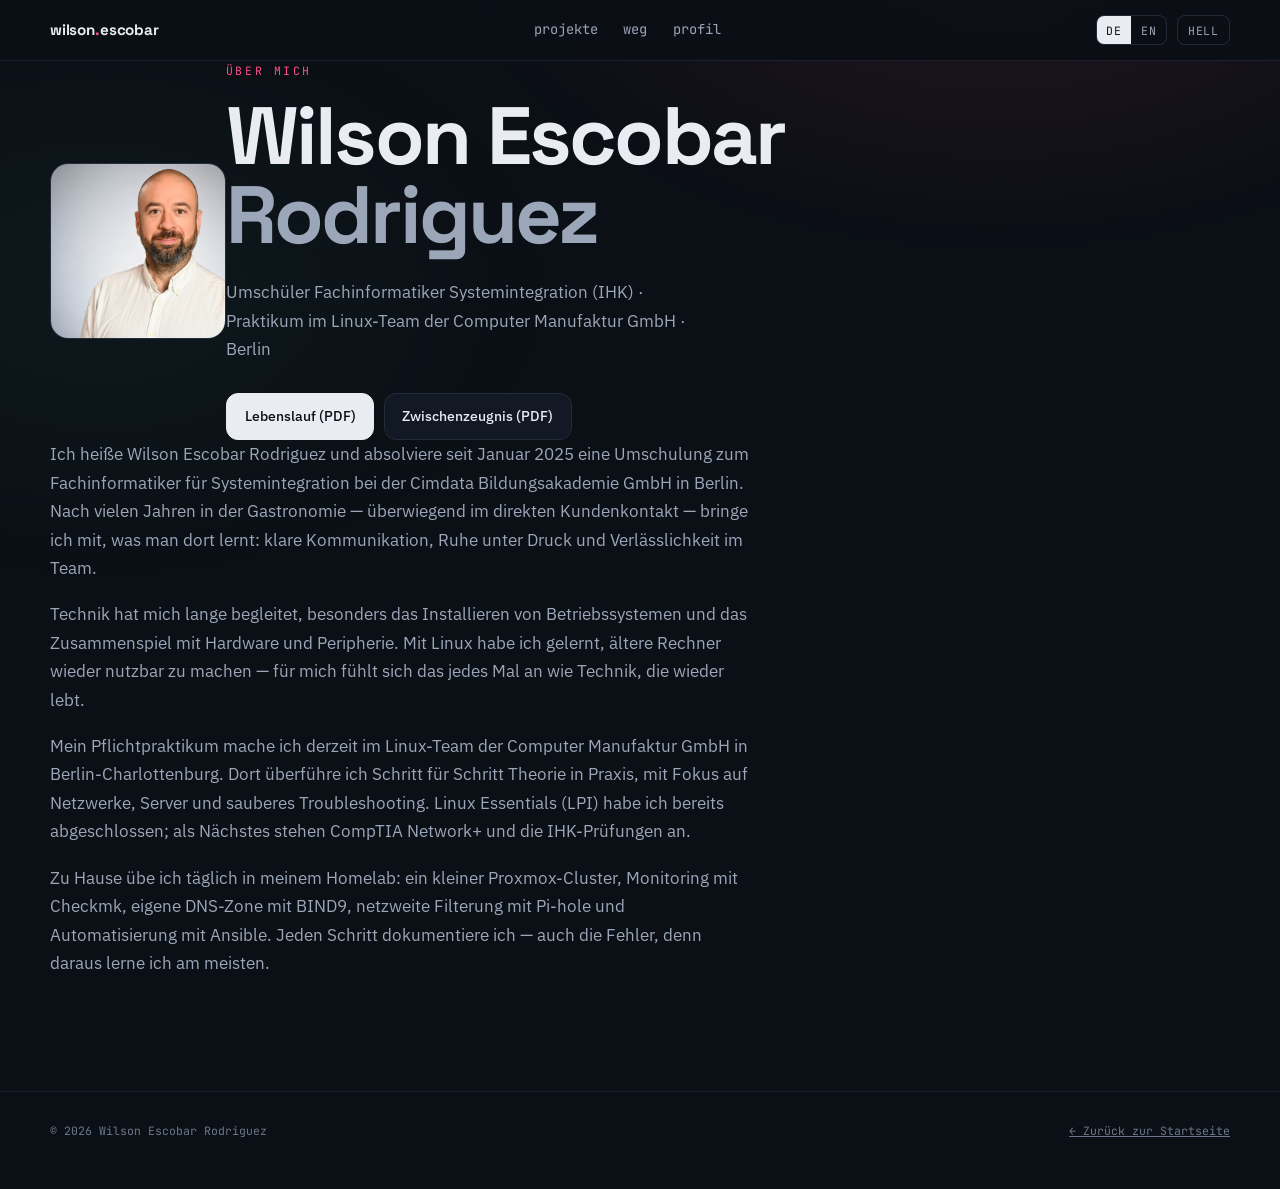
==== commit 96d56102: "Portfolio: neues Typografie-Layout, Hell/Dunkel, Zeitleiste" ====
--- a/profil.html
+++ b/profil.html
@@ -1,103 +1,111 @@
 <!doctype html>
 <html lang="de">
 <head>
-  <meta charset="utf-8" />
-  <meta name="viewport" content="width=device-width, initial-scale=1" />
-  <title>Profil – Wilson Escobar Rodriguez</title>
-  <meta name="description" content="Profil von Wilson Escobar Rodriguez – Umschüler Fachinformatiker Systemintegration, Praktikum im Linux-Team bei Computer Manufaktur GmbH, Berlin." />
+<meta charset="utf-8">
+<meta name="viewport" content="width=device-width, initial-scale=1">
+<title>Über mich — Wilson Escobar Rodriguez</title>
+<meta name="description" content="Wilson Escobar Rodriguez: Quereinsteiger aus der Gastronomie, jetzt Umschüler zum Fachinformatiker für Systemintegration in Berlin.">
 
-  <link rel="preconnect" href="https://fonts.googleapis.com">
-  <link rel="preconnect" href="https://fonts.gstatic.com" crossorigin>
-  <link href="https://fonts.googleapis.com/css2?family=JetBrains+Mono:wght@300;400;600;700&display=swap" rel="stylesheet">
-  <link rel="stylesheet" href="./assets/css/style.css">
+<link rel="preconnect" href="https://fonts.googleapis.com">
+<link rel="preconnect" href="https://fonts.gstatic.com" crossorigin>
+<link href="https://fonts.googleapis.com/css2?family=Space+Grotesk:wght@500;600;700&family=IBM+Plex+Sans:wght@400;500;600&family=JetBrains+Mono:wght@400;500&display=swap" rel="stylesheet">
+<link rel="stylesheet" href="./assets/css/style.css">
 </head>
 <body>
 
-  <nav class="nav">
-    <div class="nav-inner">
-      <a href="./index.html" style="text-decoration:none;">
-        <div class="nav-brand"><span class="bracket">[</span> <b>wilson</b>.escobar <span class="bracket">]</span></div>
-      </a>
-      <div class="nav-links">
-        <a href="./index.html#projekte">projekte</a>
-        <a href="./index.html#profil">profil</a>
+<header class="topbar">
+  <div class="shell topbar__in">
+    <a class="brand" href="./index.html">wilson<span>.</span>escobar</a>
+    <nav class="topnav">
+      <a href="./index.html#projekte">projekte</a>
+      <a href="./index.html#weg">weg</a>
+      <a href="./index.html#profil">profil</a>
+    </nav>
+    <div class="topbar__end">
+      <div class="switch--group">
+        <button type="button" data-lang-btn="de" aria-pressed="true">DE</button>
+        <button type="button" data-lang-btn="en" aria-pressed="false">EN</button>
       </div>
-      <div class="nav-right">
-        <div class="lang-toggle">
-          <button type="button" data-lang-btn="de">DE</button>
-          <button type="button" data-lang-btn="en">EN</button>
-        </div>
-        <button type="button" class="theme-toggle" data-theme-toggle>Light</button>
-        <span data-clock>—</span>
+      <button class="switch" type="button" data-theme-switch>Hell</button>
+    </div>
+  </div>
+</header>
+
+<main>
+  <section class="shell profile">
+    <img class="profile__photo" src="./assets/img/profil.jpg" alt="Porträtfoto von Wilson Escobar Rodriguez" loading="lazy">
+    <div>
+      <p class="eyebrow">Über mich</p>
+      <h1 class="hero__name" style="font-size:clamp(2rem,1.4rem+2.4vw,3.25rem)">Wilson Escobar <em>Rodriguez</em></h1>
+      <p class="hero__lead">
+        Umschüler Fachinformatiker Systemintegration (IHK) · Praktikum im Linux-Team
+        der Computer Manufaktur GmbH · Berlin
+      </p>
+      <div class="actions">
+        <a class="action action--solid" href="./cv/cv.pdf" target="_blank" rel="noreferrer">Lebenslauf (PDF)</a>
+        <a class="action" href="./cv/zwischenzeugnis.pdf" target="_blank" rel="noreferrer">Zwischenzeugnis (PDF)</a>
       </div>
     </div>
-  </nav>
+  </section>
 
-  <main class="wrap">
-    <div class="card reveal">
-      <div class="profile-hero">
-        <div>
-          <div class="kicker">Profil</div>
-          <h1>Wilson Escobar Rodriguez</h1>
-          <p class="muted">Umschüler Fachinformatiker Systemintegration (IHK) · Praktikum im Linux-Team @ Computer Manufaktur GmbH · Berlin</p>
-        </div>
-        <img class="profile-photo" src="./assets/img/profil.jpg" alt="Profilfoto von Wilson Escobar Rodriguez" loading="lazy">
-      </div>
+  <section class="shell sec">
+    <div class="prose" data-lang="de">
+      <p>
+        Ich heiße Wilson Escobar Rodriguez und absolviere seit Januar 2025 eine Umschulung zum
+        Fachinformatiker für Systemintegration bei der Cimdata Bildungsakademie GmbH in Berlin.
+        Nach vielen Jahren in der Gastronomie — überwiegend im direkten Kundenkontakt — bringe ich
+        mit, was man dort lernt: klare Kommunikation, Ruhe unter Druck und Verlässlichkeit im Team.
+      </p>
+      <p>
+        Technik hat mich lange begleitet, besonders das Installieren von Betriebssystemen und das
+        Zusammenspiel mit Hardware und Peripherie. Mit Linux habe ich gelernt, ältere Rechner wieder
+        nutzbar zu machen — für mich fühlt sich das jedes Mal an wie Technik, die wieder lebt.
+      </p>
+      <p>
+        Mein Pflichtpraktikum mache ich derzeit im Linux-Team der Computer Manufaktur GmbH in
+        Berlin-Charlottenburg. Dort überführe ich Schritt für Schritt Theorie in Praxis, mit Fokus
+        auf Netzwerke, Server und sauberes Troubleshooting. Linux Essentials (LPI) habe ich bereits
+        abgeschlossen; als Nächstes stehen CompTIA Network+ und die IHK-Prüfungen an.
+      </p>
+      <p>
+        Zu Hause übe ich täglich in meinem Homelab: ein kleiner Proxmox-Cluster, Monitoring mit
+        Checkmk, eigene DNS-Zone mit BIND9, netzweite Filterung mit Pi-hole und Automatisierung mit
+        Ansible. Jeden Schritt dokumentiere ich — auch die Fehler, denn daraus lerne ich am meisten.
+      </p>
+    </div>
 
-      <div class="row">
-        <a class="btn" href="./cv/cv.pdf" target="_blank" rel="noreferrer">Lebenslauf (PDF)</a>
-        <a class="btn" href="./cv/zwischenzeugnis.pdf" target="_blank" rel="noreferrer">Zwischenzeugnis (PDF)</a>
-      </div>
+    <div class="prose" data-lang="en">
+      <p>
+        My name is Wilson Escobar Rodriguez. Since January 2025 I have been retraining as an IT
+        Specialist for System Integration (IHK) at Cimdata Bildungsakademie GmbH in Berlin. After
+        many years in hospitality — mostly in customer-facing roles — I bring what that work teaches:
+        clear communication, composure under pressure, and reliability in a team.
+      </p>
+      <p>
+        Technology has been with me for a long time, especially installing operating systems and
+        getting them to work with hardware and peripherals. Linux taught me how to bring older
+        machines back to life — it still feels like technology waking up again.
+      </p>
+      <p>
+        I'm currently doing my mandatory internship with the Linux team at Computer Manufaktur GmbH
+        in Berlin-Charlottenburg, turning theory into practice step by step, focused on networks,
+        servers, and careful troubleshooting. I've completed Linux Essentials (LPI); CompTIA
+        Network+ and the IHK exams are next.
+      </p>
+      <p>
+        At home I practise daily in my home lab: a small Proxmox cluster, monitoring with Checkmk,
+        my own DNS zone with BIND9, network-wide filtering with Pi-hole, and automation with
+        Ansible. I document every step — including the mistakes, because that's where I learn most.
+      </p>
+    </div>
+  </section>
+</main>
 
-      <div class="lang-block" data-lang-block="de">
-        <p style="margin-top:24px">
-          Ich heiße Wilson Escobar Rodriguez und absolviere seit Januar 2025 eine Umschulung zum
-          Fachinformatiker für Systemintegration bei der Cimdata Bildungsakademie GmbH in Berlin. Nach
-          vielen Jahren Berufserfahrung in der Gastronomie – unter anderem im direkten Kundenkontakt –
-          bringe ich eine starke Service- und Teamorientierung mit. Der Umgang mit Menschen, klare
-          Kommunikation und Zuverlässigkeit gehören für mich zur täglichen Praxis.
-        </p>
-        <p>
-          Informatik hat mich über lange Zeit begleitet, besonders die Installation und Verbindung von
-          Betriebssystemen mit Hardware und Peripherie. Mit Linux habe ich gelernt, ältere Systeme wieder
-          nutzbar zu machen – das fühlt sich oft wie „Technik, die wieder lebt" an. Mein Pflichtpraktikum
-          absolviere ich aktuell im Linux-Team der Computer Manufaktur GmbH in Berlin-Charlottenburg, wo
-          ich Theorie Schritt für Schritt in echte Praxis überführe – mit Feedback und Fokus auf Netzwerke,
-          Server und solides Troubleshooting. Die Zertifizierung Linux Essentials (LPI) habe ich bereits
-          erfolgreich abgeschlossen; als Nächstes bereite ich mich auf die CompTIA Network+-Prüfung
-          (25. August 2026) und die AP1-Prüfung (30. September 2026) vor. In meinem Homelab übe ich
-          täglich mit einem kleinen Proxmox-Cluster, Basis-Monitoring (Checkmk), eigenem DNS (BIND9) und
-          netzwerkweiter Werbeblockierung (Pi-hole) – und dokumentiere meinen Lernfortschritt.
-        </p>
-      </div>
+<footer class="shell foot">
+  <span>© <span data-year></span> Wilson Escobar Rodriguez</span>
+  <span><a href="./index.html" style="color:inherit">← Zurück zur Startseite</a></span>
+</footer>
 
-      <div class="lang-block" data-lang-block="en">
-        <p style="margin-top:24px">
-          My name is Wilson Escobar Rodriguez and since January 2025 I have been retraining as an IT
-          Specialist for System Integration (IHK) at Cimdata Bildungsakademie GmbH in Berlin. After many
-          years of professional experience in hospitality and customer-facing roles, I bring strong
-          communication skills, reliability, and a team-oriented mindset. Working with people under
-          real-world pressure taught me structure, responsibility, and service quality.
-        </p>
-        <p>
-          IT has been a long-term interest of mine — especially installing operating systems and
-          connecting them with hardware and peripherals. With Linux, I discovered how powerful it is to
-          bring older machines back to life. I'm currently completing my mandatory internship with the
-          Linux team at Computer Manufaktur GmbH in Berlin-Charlottenburg, turning theory into practice
-          step by step, with feedback, focused on networks, servers, and solid troubleshooting. I already
-          hold the Linux Essentials (LPI) certification; next up are the CompTIA Network+ exam
-          (August 25, 2026) and the AP1 exam (September 30, 2026). In my home lab I practice daily with a
-          small Proxmox cluster, basic monitoring (Checkmk), my own DNS (BIND9), and network-wide ad
-          blocking (Pi-hole) — documenting what I learn along the way.
-        </p>
-      </div>
-
-      <footer class="site">
-        <div>© <span id="y"></span> Wilson Escobar Rodriguez</div>
-      </footer>
-    </div>
-  </main>
-
-  <script src="./assets/js/script.js" defer></script>
+<script src="./assets/js/script.js" defer></script>
 </body>
 </html>
--- a/assets/css/style.css
+++ b/assets/css/style.css
@@ -1,275 +1,414 @@
 /* ============================================================
    Wilson Escobar Rodriguez — IT-Portfolio
-   V3 — echte Nav-Leiste, nummerierte Section-Regeln, Icon-Kacheln
-   mit High-Contrast-Badges, weiche Hintergrund-Verläufe statt Flat-Black.
+   ------------------------------------------------------------
+   TYPOGRAFIE (3 Rollen — das ist der Kern des neuen Designs):
+     Space Grotesk  -> Display: Name, Kartentitel. Technisch, markant.
+     IBM Plex Sans  -> Fliesstext. Von IBM fuer Technik-Produkte
+                       entworfen — passt zum Thema, liest sich ruhig.
+     JetBrains Mono -> nur fuer Terminal, Daten, Labels.
+   FLUID: clamp() skaliert Schrift + Abstaende stufenlos mit der
+   Fensterbreite. Grids nutzen auto-fit/minmax => Karten fuellen
+   die Breite selbst, ohne feste Spaltenzahl.
    ============================================================ */
 
+/* ---------- Tokens ---------- */
 :root{
-  --bg:        #0a0e14;
-  --bg-glow:   #142238;
-  --panel:     #101827;
-  --panel-2:   #0c131e;
-  --border:    #223049;
-  --border-soft: rgba(34,48,73,.55);
-  --text:      #eef3fa;
-  --muted:     #93a3b8;
-  --muted-2:   #66768c;
-  --accent:    #7dd3fc;
-  --accent-soft: rgba(125,211,252,.10);
-  --on-accent: #0a0e15;
-  --ok:        #34d399;
-  --warn:      #f5b94b;
-
-  --radius:    16px;
-  --radius-sm: 10px;
-  --shadow:    0 10px 30px rgba(0,0,0,.38);
-  --mono: "JetBrains Mono", ui-monospace, SFMono-Regular, Menlo, Monaco, Consolas, "Liberation Mono", monospace;
-  --content: 1440px;
+  /* Dunkel (Standard) */
+  --ink:        #0b0f16;
+  --ink-2:      #121824;
+  --ink-3:      #0e131c;
+  --line:       #232c3a;
+  --line-soft:  rgba(35,44,58,.65);
+  --fg:         #e9edf3;
+  --fg-dim:     #9ba7b8;
+  --fg-faint:   #6b7889;
+  --accent:     #ff4d82;   /* aus Debians Rot abgeleitet, fuer Dunkel aufgehellt */
+  --accent-soft: rgba(255,77,130,.10);
+  --on-accent:  #12060b;
+  --live:       #3fcf8e;
+  --live-soft:  rgba(63,207,142,.10);
+  --shadow:     0 18px 40px -18px rgba(0,0,0,.75);
+
+  /* Form */
+  --r-lg: 18px;
+  --r-md: 12px;
+  --r-sm: 8px;
+
+  /* Schrift */
+  --display: "Space Grotesk", "Segoe UI", system-ui, sans-serif;
+  --body:    "IBM Plex Sans", system-ui, -apple-system, sans-serif;
+  --mono:    "JetBrains Mono", ui-monospace, SFMono-Regular, Menlo, Consolas, monospace;
+
+  /* Fluide Groessen: min / ideal / max */
+  --t-hero:  clamp(2.5rem, 1.4rem + 4.6vw, 5.25rem);
+  --t-h2:    clamp(1.35rem, 1.1rem + 1.1vw, 2rem);
+  --t-h3:    clamp(1.05rem, .98rem + .35vw, 1.25rem);
+  --t-body:  clamp(.95rem, .92rem + .16vw, 1.05rem);
+  --t-small: clamp(.8rem, .78rem + .1vw, .875rem);
+  --t-micro: .72rem;
+
+  /* Fluide Abstaende */
+  --gap:      clamp(1rem, .7rem + .9vw, 1.5rem);
+  --pad-x:    clamp(1.15rem, .4rem + 3.4vw, 4rem);
+  --sec-gap:  clamp(3.5rem, 2rem + 5vw, 7rem);
+
+  --maxw: 1320px;
 }
 
 :root[data-theme="light"]{
-  --bg:        #f4f6f9;
-  --bg-glow:   #e4ecf7;
-  --panel:     #ffffff;
-  --panel-2:   #eef2f7;
-  --border:    #d6dfeb;
-  --border-soft: rgba(35,60,95,.14);
-  --text:      #16202e;
-  --muted:     #566578;
-  --muted-2:   #7c8aa0;
-  --accent:    #0f7fb3;
-  --accent-soft: rgba(15,127,179,.10);
-  --on-accent: #ffffff;
-  --ok:        #157a55;
-  --warn:      #a6690a;
-  --shadow:    0 10px 26px rgba(20,35,60,.10);
+  --ink:        #f5f7fa;
+  --ink-2:      #ffffff;
+  --ink-3:      #eef2f7;
+  --line:       #dde4ee;
+  --line-soft:  rgba(30,50,80,.16);
+  --fg:         #101722;
+  --fg-dim:     #4f5c6e;
+  --fg-faint:   #77839a;
+  --accent:     #c10a4c;
+  --accent-soft: rgba(193,10,76,.08);
+  --on-accent:  #ffffff;
+  --live:       #12805a;
+  --live-soft:  rgba(18,128,90,.10);
+  --shadow:     0 18px 38px -22px rgba(20,35,60,.28);
 }
 
 *, *::before, *::after{ box-sizing:border-box; }
+
 html{ scroll-behavior:smooth; }
-@media (prefers-reduced-motion: reduce){
-  html{ scroll-behavior:auto; }
-  *, *::before, *::after{ animation-duration:.001ms !important; animation-iteration-count:1 !important; transition-duration:.001ms !important; scroll-behavior:auto !important; }
-}
 
 body{
   margin:0;
-  font-family:var(--mono);
-  background:var(--bg);
-  color:var(--text);
-  line-height:1.65;
+  background:var(--ink);
+  color:var(--fg);
+  font-family:var(--body);
+  font-size:var(--t-body);
+  line-height:1.7;
   -webkit-font-smoothing:antialiased;
-  transition:background-color .2s ease, color .2s ease;
-}
-
-/* weiche Verlaufsflächen statt flachem Schwarz — dezent, kein hartes Muster */
+  transition:background-color .25s ease, color .25s ease;
+}
+
+/* ruhige Tiefe im Hintergrund statt flachem Schwarz */
 body::before{
   content:"";
   position:fixed; inset:0; z-index:0; pointer-events:none;
   background:
-    radial-gradient(640px 420px at 12% 8%,  rgba(125,211,252,.07), transparent 62%),
-    radial-gradient(720px 520px at 88% 22%, rgba(125,211,252,.05), transparent 60%),
-    radial-gradient(560px 420px at 30% 85%, rgba(125,211,252,.045), transparent 60%),
-    radial-gradient(500px 380px at 78% 92%, rgba(52,211,153,.035), transparent 60%);
-}
-
-a{ color:var(--accent); text-decoration:none; }
-a:hover{ text-decoration:underline; }
-a:focus-visible, button:focus-visible, .btn:focus-visible{
-  outline:2px solid var(--accent); outline-offset:3px; border-radius:6px;
-}
-
-/* ---------- Nav ---------- */
-.nav{
-  position:relative; z-index:2;
-  border-bottom:1px solid var(--border-soft);
-}
-.nav-inner{
-  max-width:var(--content); margin:0 auto;
-  padding:0 clamp(18px,4vw,48px);
-  height:56px;
-  display:flex; align-items:center; justify-content:space-between; gap:20px;
-}
-.nav-brand{ font-size:13.5px; color:var(--text); white-space:nowrap; }
-.nav-brand b{ font-weight:700; }
-.nav-brand .bracket{ color:var(--muted-2); }
-.nav-links{ display:flex; gap:22px; font-size:13px; }
-.nav-links a{ color:var(--muted); }
-.nav-links a:hover{ color:var(--text); text-decoration:none; }
-.nav-right{ display:flex; align-items:center; gap:16px; font-size:12px; color:var(--muted-2); white-space:nowrap; }
-.nav-clock{ font-variant-numeric:tabular-nums; }
-.lang-toggle{ display:flex; gap:4px; border:1px solid var(--border); border-radius:8px; overflow:hidden; }
-.lang-toggle button{
-  font-family:var(--mono); font-size:11px; padding:5px 9px; background:transparent;
-  color:var(--muted); border:none; cursor:pointer;
-}
-.lang-toggle button.active{ background:var(--text); color:var(--bg); }
-.theme-toggle{
-  font-family:var(--mono); font-size:11px; letter-spacing:.04em; text-transform:uppercase;
-  padding:5px 10px; border:1px solid var(--border); border-radius:8px;
-  background:transparent; color:var(--muted); cursor:pointer;
-}
-.theme-toggle:hover{ color:var(--text); border-color:#33507a; }
-@media (max-width:760px){ .nav-links{ display:none; } }
-
-/* volle Breite nutzen, aber Zeilen bleiben lesbar über section-padding */
-.wrap{
+    radial-gradient(58rem 34rem at 78% -8%, var(--accent-soft), transparent 60%),
+    radial-gradient(46rem 30rem at 8% 32%, rgba(63,207,142,.05), transparent 62%);
+}
+
+a{ color:inherit; }
+
+:where(a, button, input):focus-visible{
+  outline:2px solid var(--accent);
+  outline-offset:3px;
+  border-radius:4px;
+}
+
+/* ---------- Layout-Huelle ---------- */
+.shell{
   position:relative; z-index:1;
-  width:100%;
-  max-width:var(--content);
-  margin:0 auto;
-  padding: clamp(24px, 4vw, 56px) clamp(18px, 4vw, 48px) 70px;
-}
-
-.kicker{ font-size:11px; text-transform:uppercase; letter-spacing:.16em; color:var(--muted-2); }
-h1{ margin:6px 0 0; font-size:clamp(30px, 5vw, 50px); letter-spacing:.1px; }
-h2.section-title{
-  margin:0; font-size:13px; text-transform:uppercase;
-  letter-spacing:.12em; color:var(--accent); font-weight:600; white-space:nowrap;
-}
-p{ margin:0 0 12px; }
-.muted{ color:var(--muted); }
+  width:100%; max-width:var(--maxw);
+  margin-inline:auto;
+  padding-inline:var(--pad-x);
+}
+
+/* ---------- Kopfleiste ---------- */
+.topbar{
+  position:sticky; top:0; z-index:20;
+  background:color-mix(in srgb, var(--ink) 86%, transparent);
+  backdrop-filter:blur(10px);
+  border-bottom:1px solid var(--line-soft);
+}
+.topbar__in{
+  display:flex; align-items:center; justify-content:space-between; gap:1rem;
+  height:60px;
+}
+.brand{
+  font-family:var(--display);
+  font-weight:700; font-size:.95rem; letter-spacing:-.01em;
+  text-decoration:none; white-space:nowrap;
+}
+.brand span{ color:var(--accent); }
+.topnav{ display:flex; gap:1.6rem; font-family:var(--mono); font-size:var(--t-small); }
+.topnav a{ color:var(--fg-dim); text-decoration:none; transition:color .15s ease; }
+.topnav a:hover{ color:var(--fg); }
+.topbar__end{ display:flex; align-items:center; gap:.6rem; }
+.clock{
+  font-family:var(--mono); font-size:var(--t-small); color:var(--fg-faint);
+  font-variant-numeric:tabular-nums; white-space:nowrap;
+}
+.switch{
+  font-family:var(--mono); font-size:var(--t-micro); letter-spacing:.06em;
+  text-transform:uppercase; cursor:pointer;
+  padding:.4rem .65rem; border-radius:var(--r-sm);
+  border:1px solid var(--line); background:transparent; color:var(--fg-dim);
+  transition:color .15s ease, border-color .15s ease;
+}
+.switch:hover{ color:var(--fg); border-color:var(--accent); }
+.switch--group{ display:flex; border:1px solid var(--line); border-radius:var(--r-sm); overflow:hidden; }
+.switch--group button{
+  font-family:var(--mono); font-size:var(--t-micro); letter-spacing:.06em;
+  padding:.4rem .6rem; border:0; background:transparent; color:var(--fg-dim); cursor:pointer;
+}
+.switch--group button[aria-pressed="true"]{ background:var(--fg); color:var(--ink); }
+@media (max-width:820px){ .topnav{ display:none; } .clock{ display:none; } }
 
 /* ---------- Hero ---------- */
-.hero{ position:relative; padding-top:28px; padding-bottom:28px; overflow:hidden; }
-.hero-inner{ position:relative; z-index:1; max-width:64ch; }
-.hero-art{
-  position:absolute; top:0; right:0; width:min(340px, 32vw); height:auto;
-  opacity:.32; z-index:0; pointer-events:none;
-}
-@media (max-width:760px){ .hero-art{ display:none; } }
-
-.title p.role{ margin:10px 0 0; color:var(--muted); }
-.chips{ display:flex; flex-wrap:wrap; gap:8px; margin-top:18px; }
-.chip{
-  border:1px solid var(--border); background:rgba(16,24,39,.6);
-  padding:6px 11px; border-radius:999px; font-size:12.5px; color:var(--muted);
-}
-.cta{ display:flex; gap:10px; flex-wrap:wrap; margin-top:18px; }
-.btn{
-  display:inline-flex; align-items:center; gap:9px;
-  border:1px solid var(--border);
-  background:linear-gradient(180deg, rgba(16,24,39,.9), rgba(16,24,39,.55));
-  padding:10px 14px; border-radius:var(--radius-sm);
-  box-shadow:var(--shadow); color:var(--text); font-size:14px;
-  transition:border-color .15s ease, transform .15s ease;
-}
-.btn:hover{ border-color:#33507a; text-decoration:none; transform:translateY(-1px); }
-.icon{ width:17px; height:17px; display:inline-block; vertical-align:middle; }
-
-/* ---------- Terminal-Status-Panel ---------- */
+.hero{
+  display:grid;
+  grid-template-columns:minmax(0,1.05fr) minmax(0,.95fr);
+  align-items:start;
+  gap:clamp(1.6rem, 1rem + 3vw, 4rem);
+  padding-block:clamp(2.5rem, 1.5rem + 4vw, 5rem) var(--sec-gap);
+}
+@media (max-width:1000px){ .hero{ grid-template-columns:1fr; } }
+
+.eyebrow{
+  font-family:var(--mono); font-size:var(--t-micro);
+  letter-spacing:.22em; text-transform:uppercase; color:var(--accent);
+  margin:0 0 1rem;
+}
+.hero__name{
+  font-family:var(--display);
+  font-size:var(--t-hero); font-weight:700;
+  line-height:.98; letter-spacing:-.035em;
+  margin:0;
+  text-wrap:balance;
+}
+.hero__name em{
+  font-style:normal; display:block; color:var(--fg-dim);
+}
+.hero__lead{
+  margin:1.4rem 0 0; max-width:46ch;
+  color:var(--fg-dim); font-size:clamp(1rem,.95rem+.3vw,1.15rem);
+}
+.hero__lead b{ color:var(--fg); font-weight:600; }
+
+.tags{ display:flex; flex-wrap:wrap; gap:.45rem; margin-top:1.6rem; list-style:none; padding:0; }
+.tags li{
+  font-family:var(--mono); font-size:var(--t-micro);
+  color:var(--fg-dim); border:1px solid var(--line);
+  padding:.35rem .7rem; border-radius:999px;
+}
+.actions{ display:flex; flex-wrap:wrap; gap:.6rem; margin-top:1.8rem; }
+.action{
+  display:inline-flex; align-items:center; gap:.5rem;
+  font-family:var(--body); font-size:var(--t-small); font-weight:500;
+  text-decoration:none; padding:.7rem 1.1rem; border-radius:var(--r-md);
+  border:1px solid var(--line); color:var(--fg); background:var(--ink-2);
+  transition:border-color .18s ease, transform .18s ease;
+}
+.action:hover{ border-color:var(--accent); transform:translateY(-2px); }
+.action--solid{ background:var(--fg); color:var(--ink); border-color:var(--fg); }
+.action--solid:hover{ background:var(--accent); border-color:var(--accent); color:var(--on-accent); }
+.action svg{ width:16px; height:16px; }
+
+/* ---------- Signatur: Terminal ---------- */
 .term{
-  margin-top:28px; max-width:640px;
-  background:var(--panel-2); border:1px solid var(--border); border-radius:var(--radius);
-  box-shadow:var(--shadow); overflow:hidden; position:relative; z-index:1;
-}
-.term-bar{
-  display:flex; align-items:center; gap:8px;
-  padding:10px 14px; border-bottom:1px solid var(--border-soft);
-  font-size:12px; color:var(--muted-2);
-}
-.term-dot{ width:9px; height:9px; border-radius:50%; }
-.term-title{ margin-left:4px; }
-.term-body{ padding:16px 18px 18px; font-size:13.5px; }
-.term-line{ margin:0 0 10px; }
-.term-prompt{ color:var(--accent); }
-.term-out{ color:var(--text); }
-.term-key{ color:var(--muted); }
-.term-badge{
-  display:inline-block; font-size:11px; padding:1px 7px; border-radius:6px;
-  border:1px solid rgba(52,211,153,.35); color:var(--ok); background:rgba(52,211,153,.08);
-  margin-left:6px;
-}
-.cursor{
-  display:inline-block; width:8px; height:1em; background:var(--accent);
-  margin-left:2px; vertical-align:-2px; animation:blink 1s steps(1) infinite;
-}
-@keyframes blink{ 50%{ opacity:0; } }
-.term-kv{
-  display:grid; grid-template-columns:auto 1fr; row-gap:9px; column-gap:16px;
-  margin:8px 0 16px; font-size:12.5px;
-}
-.term-kv .term-key{ color:var(--muted); }
-.term-kv .term-val{ color:var(--text); }
+  background:var(--ink-3);
+  border:1px solid var(--line);
+  border-radius:var(--r-lg);
+  box-shadow:var(--shadow);
+  overflow:hidden;
+  font-family:var(--mono);
+  font-size:clamp(.72rem, .66rem + .28vw, .85rem);
+  line-height:1.85;
+}
+.term__bar{
+  display:flex; align-items:center; gap:.4rem;
+  padding:.7rem 1rem;
+  border-bottom:1px solid var(--line-soft);
+  color:var(--fg-faint); font-size:var(--t-micro);
+}
+.term__dot{ width:9px; height:9px; border-radius:50%; background:var(--line); }
+.term__dot:nth-child(1){ background:#ff5f57; }
+.term__dot:nth-child(2){ background:#febc2e; }
+.term__dot:nth-child(3){ background:#28c840; }
+.term__name{ margin-left:.5rem; }
+.term__body{ padding:1.1rem 1.2rem 1.3rem; }
+.term__row{ margin:0; }
+.term__row + .term__row{ margin-top:.15rem; }
+.term__ps1{ color:var(--accent); }
+.term__ps1::after{ content:":~$ "; color:var(--fg-faint); }
+.term__k{ color:var(--fg-faint); }
+.term__v{ color:var(--fg); }
+.term__grid{
+  display:grid; grid-template-columns:auto minmax(0,1fr);
+  gap:.15rem 1.2rem; margin:.5rem 0 .9rem;
+}
 @media (max-width:520px){
-  .term-kv{ grid-template-columns:1fr; row-gap:2px; }
-  .term-kv .term-key{ margin-top:8px; }
-}
-
-/* ---------- Section-Rhythmus: nummeriert + durchgezogene Linie ---------- */
-.section{ margin-top:44px; }
-.section-head{ display:flex; align-items:center; gap:16px; margin-bottom:10px; }
-.section-num{ color:var(--muted-2); font-size:12.5px; white-space:nowrap; }
-.section-rule{ flex:1; height:1px; background:var(--border-soft); }
-.section-extra{ font-size:12px; color:var(--muted-2); white-space:nowrap; }
-.section-intro{ margin:14px 0 20px; }
-
-/* ---------- Projekt-Kachel-Grid ---------- */
-.tile-grid{
+  .term__grid{ grid-template-columns:1fr; gap:0; }
+  .term__grid .term__k{ margin-top:.6rem; }
+}
+.pill{
+  display:inline-block; font-size:var(--t-micro);
+  padding:.05rem .5rem; border-radius:var(--r-sm);
+  border:1px solid color-mix(in srgb, var(--live) 40%, transparent);
+  background:var(--live-soft); color:var(--live);
+}
+.caret{
+  display:inline-block; width:.5em; height:1.05em;
+  background:var(--accent); vertical-align:-.18em;
+  animation:caret 1.05s steps(1) infinite;
+}
+@keyframes caret{ 50%{ opacity:0; } }
+
+/* Boot-Sequenz: Zeilen erscheinen nacheinander */
+.term__row[data-boot]{ opacity:0; }
+.term__row[data-boot].is-on{ opacity:1; transition:opacity .18s ease; }
+
+/* ---------- Abschnitte ---------- */
+.sec{ padding-block:0 var(--sec-gap); }
+.sec__head{ margin:0 0 clamp(1.5rem,1rem+1.6vw,2.5rem); }
+.sec__title{
+  font-family:var(--display); font-weight:700;
+  font-size:var(--t-h2); letter-spacing:-.02em;
+  margin:.35rem 0 0;
+}
+.sec__note{ margin:.7rem 0 0; color:var(--fg-dim); max-width:60ch; }
+
+/* ---------- Projekt-Karten ---------- */
+.cards{
   display:grid;
-  grid-template-columns:repeat(auto-fill, minmax(270px, 1fr));
-  gap:16px;
-}
-.tile{
-  background:rgba(16,24,39,.72); border:1px solid var(--border);
-  border-radius:var(--radius); padding:20px; box-shadow:var(--shadow);
+  grid-template-columns:repeat(auto-fit, minmax(min(100%, 19rem), 1fr));
+  gap:var(--gap);
+}
+.card{
   display:flex; flex-direction:column;
-  transition:border-color .15s ease, transform .15s ease;
-}
-.tile:hover{ border-color:#33507a; transform:translateY(-2px); }
-.tile-head{ display:flex; align-items:flex-start; justify-content:space-between; gap:10px; }
-.tile-icon{
-  width:34px; height:34px; border-radius:9px; border:1px solid var(--border);
-  background:var(--accent-soft); display:flex; align-items:center; justify-content:center;
-  color:var(--accent); flex-shrink:0;
-}
-.tile-icon svg{ width:18px; height:18px; }
-.badge{
-  font-size:10px; font-weight:700; letter-spacing:.05em; text-transform:uppercase;
-  padding:4px 8px; border-radius:6px; background:var(--text); color:var(--bg);
-  white-space:nowrap;
-}
-.tile strong{ display:block; font-size:16px; margin-top:14px; }
-.tile .desc{ color:var(--muted); font-size:13.5px; margin-top:8px; flex:1; }
-.tile .stack{ margin-top:14px; color:var(--muted); font-size:12px; }
-.tile .stack code{
-  background:var(--accent-soft); border:1px solid rgba(125,211,252,.2);
-  padding:2px 6px; border-radius:7px; font-size:11.5px;
-}
-.tile .tile-link{ margin-top:10px; font-size:13px; }
-
-/* ---------- Info-Kacheln: Skills / Zertifizierung / Kontakt ---------- */
-.info-grid{
-  display:grid; grid-template-columns:1.1fr .8fr .8fr; gap:16px; align-items:start;
-}
-@media (max-width:900px){ .info-grid{ grid-template-columns:1fr; } }
-.card{
-  background:rgba(16,24,39,.72); border:1px solid var(--border);
-  border-radius:var(--radius); padding:20px 20px 22px; box-shadow:var(--shadow);
-}
-.sep{ height:1px; background:var(--border-soft); margin:16px 0; }
-
-ul.skills{ margin:8px 0 0 0; padding:0; list-style:none; }
-ul.skills li{ margin:0; padding:9px 0; border-bottom:1px solid var(--border-soft); font-size:13.5px; }
-ul.skills li:last-child{ border-bottom:none; }
-ul.skills li b{ color:var(--text); }
-
-/* ---------- Footer ---------- */
-footer.site{ margin-top:48px; color:var(--muted-2); font-size:12.5px; }
-
-/* ---------- Scroll-Reveal ---------- */
-.reveal{ opacity:0; transform:translateY(10px); transition:opacity .5s ease, transform .5s ease; }
-.reveal.in{ opacity:1; transform:none; }
-
-/* ---------- Profil-Seite ---------- */
-.profile-hero{ display:flex; align-items:flex-start; justify-content:space-between; gap:20px; flex-wrap:wrap; }
-.profile-photo{
-  width:200px; max-width:38vw; aspect-ratio:1/1; object-fit:cover;
-  border-radius:14px; border:1px solid var(--border); box-shadow:var(--shadow);
-  background:var(--panel);
-}
-@media (max-width:700px){ .profile-photo{ width:160px; } }
-.row{ display:flex; gap:10px; flex-wrap:wrap; margin-top:16px; }
-.lang-block h2.section-title{ margin-top:28px; display:block; }
-[data-lang-block]{ display:none; }
-[data-lang-block].active{ display:block; }
+  background:var(--ink-2);
+  border:1px solid var(--line);
+  border-radius:var(--r-lg);
+  padding:clamp(1.2rem,1rem+.6vw,1.6rem);
+  transition:border-color .2s ease, transform .2s ease, box-shadow .2s ease;
+}
+.card:hover{ border-color:var(--accent); transform:translateY(-3px); box-shadow:var(--shadow); }
+.card__top{ display:flex; align-items:center; justify-content:space-between; gap:.75rem; }
+.card__icon{
+  width:2.4rem; height:2.4rem; flex:none;
+  display:grid; place-items:center;
+  border-radius:var(--r-md);
+  border:1px solid var(--line);
+  background:var(--accent-soft); color:var(--accent);
+}
+.card__icon svg{ width:1.15rem; height:1.15rem; }
+.card__status{
+  font-family:var(--mono); font-size:var(--t-micro);
+  letter-spacing:.1em; text-transform:uppercase;
+  padding:.25rem .55rem; border-radius:var(--r-sm);
+  border:1px solid color-mix(in srgb, var(--live) 40%, transparent);
+  background:var(--live-soft); color:var(--live); white-space:nowrap;
+}
+.card__title{
+  font-family:var(--display); font-weight:600;
+  font-size:var(--t-h3); letter-spacing:-.015em;
+  margin:1rem 0 0;
+}
+.card__text{ margin:.55rem 0 0; color:var(--fg-dim); font-size:var(--t-small); flex:1; }
+.card__stack{ display:flex; flex-wrap:wrap; gap:.35rem; margin-top:1.1rem; list-style:none; padding:0; }
+.card__stack li{
+  font-family:var(--mono); font-size:var(--t-micro); color:var(--fg-dim);
+  border:1px solid var(--line); border-radius:var(--r-sm); padding:.2rem .5rem;
+}
+.card__link{
+  margin-top:.9rem; font-family:var(--mono); font-size:var(--t-small);
+  color:var(--accent); text-decoration:none;
+}
+.card__link:hover{ text-decoration:underline; }
+
+/* ---------- Weg / Zeitleiste (echte Reihenfolge => Nummern sind hier sinnvoll) ---------- */
+.path{ list-style:none; margin:0; padding:0; display:grid; gap:0; }
+.step{
+  display:grid;
+  grid-template-columns:auto minmax(0,1fr);
+  gap:0 clamp(1rem,.6rem+1.4vw,2rem);
+  padding-block:clamp(1rem,.8rem+.5vw,1.35rem);
+  border-top:1px solid var(--line-soft);
+}
+.step:last-child{ border-bottom:1px solid var(--line-soft); }
+.step__mark{
+  font-family:var(--mono); font-size:var(--t-small);
+  color:var(--fg-faint); padding-top:.15rem; white-space:nowrap;
+}
+.step__body{ display:flex; flex-wrap:wrap; align-items:baseline; gap:.5rem 1rem; }
+.step__title{ font-family:var(--display); font-weight:600; font-size:var(--t-h3); margin:0; }
+.step__when{ font-family:var(--mono); font-size:var(--t-small); color:var(--fg-dim); }
+.step__note{ flex-basis:100%; margin:.25rem 0 0; color:var(--fg-dim); font-size:var(--t-small); }
+.step--done .step__mark{ color:var(--live); }
+.step--now{ background:linear-gradient(90deg, var(--accent-soft), transparent 55%); }
+.step--now .step__mark{ color:var(--accent); }
+
+/* ---------- Untere Spalten ---------- */
+.split{
+  display:grid;
+  grid-template-columns:repeat(auto-fit, minmax(min(100%, 17rem), 1fr));
+  gap:var(--gap);
+  align-items:start;
+}
+.panel{
+  background:var(--ink-2); border:1px solid var(--line);
+  border-radius:var(--r-lg); padding:clamp(1.2rem,1rem+.6vw,1.6rem);
+}
+.panel__title{
+  font-family:var(--mono); font-size:var(--t-micro);
+  letter-spacing:.18em; text-transform:uppercase; color:var(--accent);
+  margin:0 0 1rem;
+}
+.deflist{ margin:0; }
+.deflist dt{
+  font-family:var(--display); font-weight:600; font-size:var(--t-small);
+  margin-top:1rem;
+}
+.deflist dt:first-child{ margin-top:0; }
+.deflist dd{ margin:.2rem 0 0; color:var(--fg-dim); font-size:var(--t-small); }
+.linklist{ list-style:none; margin:0; padding:0; }
+.linklist li + li{ margin-top:.7rem; padding-top:.7rem; border-top:1px solid var(--line-soft); }
+.linklist a{
+  font-family:var(--mono); font-size:var(--t-small);
+  color:var(--fg); text-decoration:none; overflow-wrap:anywhere;
+}
+.linklist a:hover{ color:var(--accent); }
+.badge-img{
+  width:104px; height:auto; margin-top:1rem; display:block;
+  border-radius:var(--r-md); border:1px solid var(--line);
+}
+.note{ margin:1rem 0 0; color:var(--fg-dim); font-size:var(--t-small); }
+.note b{ color:var(--fg); font-weight:600; }
+
+/* ---------- Fuss ---------- */
+.foot{
+  border-top:1px solid var(--line-soft);
+  padding-block:1.8rem 3rem;
+  display:flex; flex-wrap:wrap; gap:.5rem 1.5rem; justify-content:space-between;
+  font-family:var(--mono); font-size:var(--t-micro); color:var(--fg-faint);
+}
+
+/* ---------- Profilseite ---------- */
+.profile{
+  display:grid; grid-template-columns:auto minmax(0,1fr);
+  gap:clamp(1.2rem,1rem+2vw,2.5rem); align-items:center;
+  padding-block:clamp(2rem,1.5rem+3vw,4rem) 2rem;
+}
+@media (max-width:640px){ .profile{ grid-template-columns:1fr; } }
+.profile__photo{
+  width:clamp(7rem,18vw,11rem); aspect-ratio:1; object-fit:cover;
+  border-radius:var(--r-lg); border:1px solid var(--line);
+}
+.prose{ max-width:70ch; }
+.prose p{ margin:0 0 1.1rem; color:var(--fg-dim); }
+.prose p:first-child{ margin-top:0; }
+[data-lang]{ display:none; }
+[data-lang].is-on{ display:block; }
+
+/* ---------- Bewegung: leise, und abschaltbar ---------- */
+.rise{ opacity:0; transform:translateY(14px); }
+.rise.is-in{ opacity:1; transform:none; transition:opacity .55s ease, transform .55s ease; }
+
+@media (prefers-reduced-motion: reduce){
+  html{ scroll-behavior:auto; }
+  *, *::before, *::after{
+    animation-duration:.001ms !important; animation-iteration-count:1 !important;
+    transition-duration:.001ms !important;
+  }
+  .rise{ opacity:1; transform:none; }
+  .term__row[data-boot]{ opacity:1; }
+}
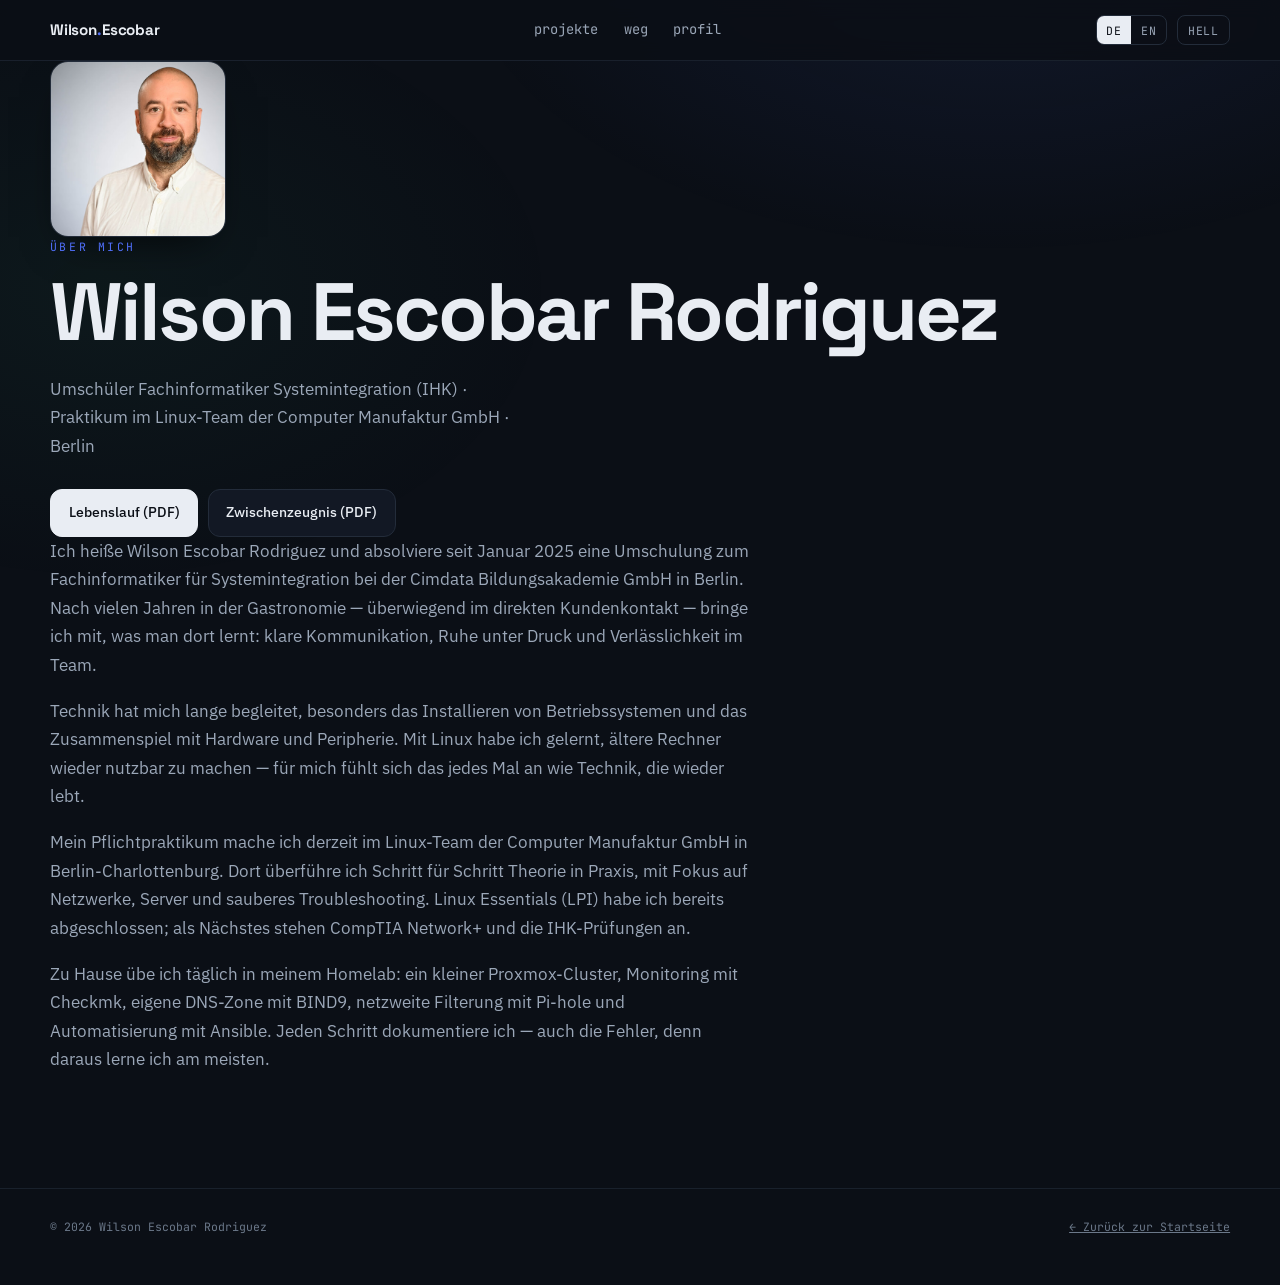
==== commit f7278fb1: "Brand grossgeschrieben, Foto-Layout repariert" ====
--- a/profil.html
+++ b/profil.html
@@ -15,7 +15,7 @@
 
 <header class="topbar">
   <div class="shell topbar__in">
-    <a class="brand" href="./index.html">wilson<span>.</span>escobar</a>
+    <a class="brand" href="./index.html">Wilson<span>.</span>Escobar</a>
     <nav class="topnav">
       <a href="./index.html#projekte">projekte</a>
       <a href="./index.html#weg">weg</a>
--- a/assets/css/style.css
+++ b/assets/css/style.css
@@ -22,9 +22,9 @@
   --fg:         #e9edf3;
   --fg-dim:     #9ba7b8;
   --fg-faint:   #6b7889;
-  --accent:     #ff4d82;   /* aus Debians Rot abgeleitet, fuer Dunkel aufgehellt */
-  --accent-soft: rgba(255,77,130,.10);
-  --on-accent:  #12060b;
+  --accent:     #4f6ef7;   /* ruhiges Indigo — klar, professionell, kein Rot */
+  --accent-soft: rgba(79,110,247,.10);
+  --on-accent:  #ffffff;
   --live:       #3fcf8e;
   --live-soft:  rgba(63,207,142,.10);
   --shadow:     0 18px 40px -18px rgba(0,0,0,.75);
@@ -64,8 +64,8 @@
   --fg:         #101722;
   --fg-dim:     #4f5c6e;
   --fg-faint:   #77839a;
-  --accent:     #c10a4c;
-  --accent-soft: rgba(193,10,76,.08);
+  --accent:     #2e50e8;
+  --accent-soft: rgba(46,80,232,.08);
   --on-accent:  #ffffff;
   --live:       #12805a;
   --live-soft:  rgba(18,128,90,.10);
@@ -176,7 +176,7 @@
   text-wrap:balance;
 }
 .hero__name em{
-  font-style:normal; display:block; color:var(--fg-dim);
+  font-style:normal;
 }
 .hero__lead{
   margin:1.4rem 0 0; max-width:46ch;
@@ -278,100 +278,160 @@
   background:var(--ink-2);
   border:1px solid var(--line);
   border-radius:var(--r-lg);
-  padding:clamp(1.2rem,1rem+.6vw,1.6rem);
+  padding:clamp(1.6rem,1.3rem+1vw,2.2rem);
+  gap:.5rem;
   transition:border-color .2s ease, transform .2s ease, box-shadow .2s ease;
 }
 .card:hover{ border-color:var(--accent); transform:translateY(-3px); box-shadow:var(--shadow); }
-.card__top{ display:flex; align-items:center; justify-content:space-between; gap:.75rem; }
+.card__top{
+  display:flex; align-items:center; justify-content:space-between; gap:.75rem;
+  margin-bottom:.5rem;
+}
 .card__icon{
-  width:2.4rem; height:2.4rem; flex:none;
+  width:3rem; height:3rem; flex:none;
   display:grid; place-items:center;
   border-radius:var(--r-md);
   border:1px solid var(--line);
   background:var(--accent-soft); color:var(--accent);
 }
-.card__icon svg{ width:1.15rem; height:1.15rem; }
+.card__icon svg{ width:1.35rem; height:1.35rem; }
 .card__status{
   font-family:var(--mono); font-size:var(--t-micro);
   letter-spacing:.1em; text-transform:uppercase;
-  padding:.25rem .55rem; border-radius:var(--r-sm);
+  padding:.3rem .65rem; border-radius:var(--r-sm);
   border:1px solid color-mix(in srgb, var(--live) 40%, transparent);
   background:var(--live-soft); color:var(--live); white-space:nowrap;
 }
 .card__title{
   font-family:var(--display); font-weight:600;
   font-size:var(--t-h3); letter-spacing:-.015em;
-  margin:1rem 0 0;
-}
-.card__text{ margin:.55rem 0 0; color:var(--fg-dim); font-size:var(--t-small); flex:1; }
-.card__stack{ display:flex; flex-wrap:wrap; gap:.35rem; margin-top:1.1rem; list-style:none; padding:0; }
+  margin:.6rem 0 0;
+}
+.card__text{
+  margin:.6rem 0 0; color:var(--fg-dim);
+  font-size:var(--t-small); flex:1; line-height:1.65;
+}
+.card__stack{
+  display:flex; flex-wrap:wrap; gap:.4rem;
+  margin-top:1.2rem; list-style:none; padding:0;
+}
 .card__stack li{
   font-family:var(--mono); font-size:var(--t-micro); color:var(--fg-dim);
-  border:1px solid var(--line); border-radius:var(--r-sm); padding:.2rem .5rem;
+  border:1px solid var(--line); border-radius:var(--r-sm);
+  padding:.25rem .6rem;
 }
 .card__link{
-  margin-top:.9rem; font-family:var(--mono); font-size:var(--t-small);
+  margin-top:1rem; font-family:var(--mono); font-size:var(--t-small);
   color:var(--accent); text-decoration:none;
 }
 .card__link:hover{ text-decoration:underline; }
 
-/* ---------- Weg / Zeitleiste (echte Reihenfolge => Nummern sind hier sinnvoll) ---------- */
-.path{ list-style:none; margin:0; padding:0; display:grid; gap:0; }
+/* ---------- Zeitleiste ---------- */
+.path{
+  list-style:none; margin:0; padding:0;
+  position:relative;
+  padding-left:3rem;
+}
+.path::before{
+  content:"";
+  position:absolute; top:.8rem; bottom:.8rem; left:1rem;
+  width:2px; background:var(--line); border-radius:2px;
+}
 .step{
-  display:grid;
-  grid-template-columns:auto minmax(0,1fr);
-  gap:0 clamp(1rem,.6rem+1.4vw,2rem);
-  padding-block:clamp(1rem,.8rem+.5vw,1.35rem);
-  border-top:1px solid var(--line-soft);
-}
-.step:last-child{ border-bottom:1px solid var(--line-soft); }
+  position:relative;
+  padding:clamp(1rem,.8rem+.5vw,1.4rem) 0;
+  padding-left:clamp(1rem,.8rem+.8vw,1.8rem);
+}
+/* Punkt auf der Linie */
+.step::before{
+  content:"";
+  position:absolute; left:-2.05rem; top:1.35rem;
+  width:12px; height:12px; border-radius:50%;
+  border:2px solid var(--line); background:var(--ink-2);
+  z-index:1;
+}
+.step--done::before{ background:var(--live); border-color:var(--live); }
+.step--now::before{
+  background:var(--accent); border-color:var(--accent);
+  box-shadow:0 0 0 5px var(--accent-soft);
+}
+/* aktueller Schritt bekommt Hintergrund */
+.step--now{
+  background:linear-gradient(90deg, var(--accent-soft), transparent 70%);
+  border-radius:var(--r-md);
+  margin-left:-1rem; padding-left:calc(clamp(1rem,.8rem+.8vw,1.8rem) + 1rem);
+}
 .step__mark{
+  font-family:var(--mono); font-size:var(--t-micro);
+  color:var(--fg-faint); margin-bottom:.3rem; display:block;
+}
+.step--done .step__mark{ color:var(--live); }
+.step--now  .step__mark{ color:var(--accent); }
+.step__title{
+  font-family:var(--display); font-weight:600;
+  font-size:var(--t-h3); margin:0 0 .3rem;
+}
+.step__when{
   font-family:var(--mono); font-size:var(--t-small);
-  color:var(--fg-faint); padding-top:.15rem; white-space:nowrap;
-}
-.step__body{ display:flex; flex-wrap:wrap; align-items:baseline; gap:.5rem 1rem; }
-.step__title{ font-family:var(--display); font-weight:600; font-size:var(--t-h3); margin:0; }
-.step__when{ font-family:var(--mono); font-size:var(--t-small); color:var(--fg-dim); }
-.step__note{ flex-basis:100%; margin:.25rem 0 0; color:var(--fg-dim); font-size:var(--t-small); }
-.step--done .step__mark{ color:var(--live); }
-.step--now{ background:linear-gradient(90deg, var(--accent-soft), transparent 55%); }
-.step--now .step__mark{ color:var(--accent); }
+  color:var(--fg-dim); display:block; margin-bottom:.3rem;
+}
+.step__note{ color:var(--fg-dim); font-size:var(--t-small); margin:.2rem 0 0; }
 
 /* ---------- Untere Spalten ---------- */
 .split{
   display:grid;
   grid-template-columns:repeat(auto-fit, minmax(min(100%, 17rem), 1fr));
   gap:var(--gap);
-  align-items:start;
+  align-items:stretch;   /* alle Panels gleich hoch */
 }
 .panel{
   background:var(--ink-2); border:1px solid var(--line);
-  border-radius:var(--r-lg); padding:clamp(1.2rem,1rem+.6vw,1.6rem);
+  border-radius:var(--r-lg);
+  padding:clamp(1.4rem,1.1rem+.8vw,2rem);
+  display:flex; flex-direction:column; gap:0;
 }
 .panel__title{
   font-family:var(--mono); font-size:var(--t-micro);
   letter-spacing:.18em; text-transform:uppercase; color:var(--accent);
-  margin:0 0 1rem;
-}
-.deflist{ margin:0; }
+  margin:0 0 1.2rem; padding-bottom:.8rem;
+  border-bottom:1px solid var(--line);
+}
+.deflist{ margin:0; display:flex; flex-direction:column; gap:0; }
 .deflist dt{
   font-family:var(--display); font-weight:600; font-size:var(--t-small);
-  margin-top:1rem;
+  margin:1.1rem 0 0; color:var(--fg);
 }
 .deflist dt:first-child{ margin-top:0; }
-.deflist dd{ margin:.2rem 0 0; color:var(--fg-dim); font-size:var(--t-small); }
-.linklist{ list-style:none; margin:0; padding:0; }
-.linklist li + li{ margin-top:.7rem; padding-top:.7rem; border-top:1px solid var(--line-soft); }
+.deflist dd{
+  margin:.25rem 0 0; color:var(--fg-dim); font-size:var(--t-small);
+  padding-bottom:1rem; border-bottom:1px solid var(--line-soft);
+}
+.deflist dd:last-child{ border-bottom:none; padding-bottom:0; }
+
+.linklist{ list-style:none; margin:0; padding:0; display:flex; flex-direction:column; gap:0; }
+.linklist li{
+  padding:.85rem 0;
+  border-bottom:1px solid var(--line-soft);
+}
+.linklist li:first-child{ padding-top:0; }
+.linklist li:last-child{ border-bottom:none; }
 .linklist a{
   font-family:var(--mono); font-size:var(--t-small);
-  color:var(--fg); text-decoration:none; overflow-wrap:anywhere;
+  color:var(--fg); text-decoration:none;
+  display:flex; align-items:center; gap:.5rem;
+}
+.linklist a::before{
+  content:"→"; color:var(--accent); font-size:.8em; flex-shrink:0;
 }
 .linklist a:hover{ color:var(--accent); }
+
 .badge-img{
-  width:104px; height:auto; margin-top:1rem; display:block;
+  width:88px; height:88px; object-fit:contain;
+  display:block; margin:1rem 0 .5rem;
   border-radius:var(--r-md); border:1px solid var(--line);
-}
-.note{ margin:1rem 0 0; color:var(--fg-dim); font-size:var(--t-small); }
+  background:var(--ink-3);
+}
+.note{ margin:.8rem 0 0; color:var(--fg-dim); font-size:var(--t-small); }
 .note b{ color:var(--fg); font-weight:600; }
 
 /* ---------- Fuss ---------- */
@@ -384,14 +444,16 @@
 
 /* ---------- Profilseite ---------- */
 .profile{
-  display:grid; grid-template-columns:auto minmax(0,1fr);
-  gap:clamp(1.2rem,1rem+2vw,2.5rem); align-items:center;
+  display:flex;
+  flex-direction:column;
+  align-items:flex-start;
+  gap:clamp(1.5rem,1rem+2vw,2.5rem);
   padding-block:clamp(2rem,1.5rem+3vw,4rem) 2rem;
 }
-@media (max-width:640px){ .profile{ grid-template-columns:1fr; } }
 .profile__photo{
-  width:clamp(7rem,18vw,11rem); aspect-ratio:1; object-fit:cover;
+  width:clamp(8rem,14vw,11rem); aspect-ratio:1; object-fit:cover;
   border-radius:var(--r-lg); border:1px solid var(--line);
+  box-shadow:var(--shadow); flex-shrink:0;
 }
 .prose{ max-width:70ch; }
 .prose p{ margin:0 0 1.1rem; color:var(--fg-dim); }
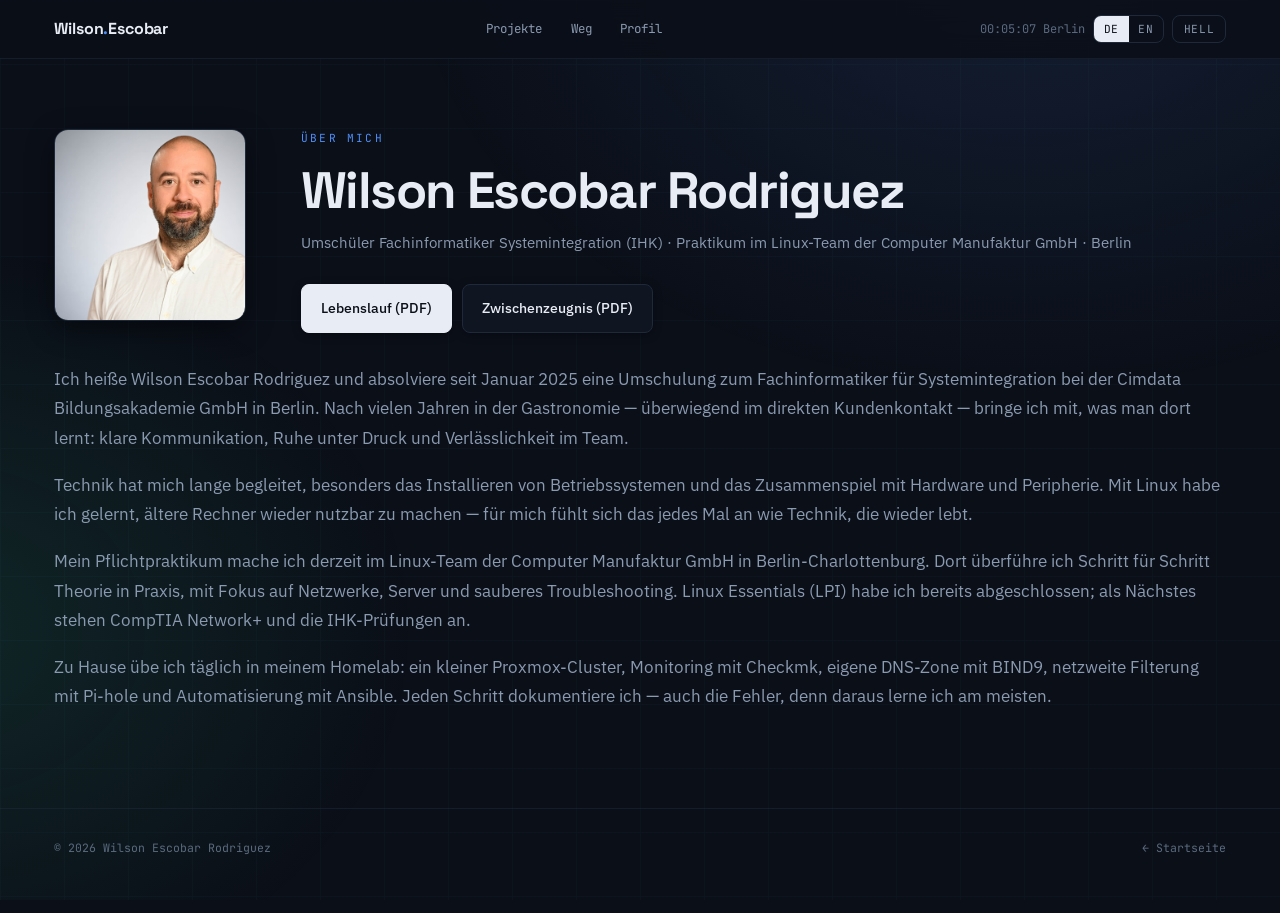
==== commit 5fc6ea56: "Portfolio v4: sauber von Grund auf neu" ====
--- a/profil.html
+++ b/profil.html
@@ -4,106 +4,68 @@
 <meta charset="utf-8">
 <meta name="viewport" content="width=device-width, initial-scale=1">
 <title>Über mich — Wilson Escobar Rodriguez</title>
-<meta name="description" content="Wilson Escobar Rodriguez: Quereinsteiger aus der Gastronomie, jetzt Umschüler zum Fachinformatiker für Systemintegration in Berlin.">
-
+<meta name="description" content="Wilson Escobar Rodriguez — Quereinsteiger in der IT, Umschüler Fachinformatiker Systemintegration, Berlin.">
 <link rel="preconnect" href="https://fonts.googleapis.com">
 <link rel="preconnect" href="https://fonts.gstatic.com" crossorigin>
-<link href="https://fonts.googleapis.com/css2?family=Space+Grotesk:wght@500;600;700&family=IBM+Plex+Sans:wght@400;500;600&family=JetBrains+Mono:wght@400;500&display=swap" rel="stylesheet">
+<link href="https://fonts.googleapis.com/css2?family=Space+Grotesk:wght@500;600;700&family=IBM+Plex+Sans:ital,wght@0,400;0,500;0,600;1,400&family=JetBrains+Mono:wght@400;500&display=swap" rel="stylesheet">
 <link rel="stylesheet" href="./assets/css/style.css">
 </head>
 <body>
 
 <header class="topbar">
   <div class="shell topbar__in">
-    <a class="brand" href="./index.html">Wilson<span>.</span>Escobar</a>
-    <nav class="topnav">
-      <a href="./index.html#projekte">projekte</a>
-      <a href="./index.html#weg">weg</a>
-      <a href="./index.html#profil">profil</a>
+    <a class="brand" href="./index.html">Wilson<b>.</b>Escobar</a>
+    <nav class="topnav" aria-label="Hauptnavigation">
+      <a href="./index.html#projekte">Projekte</a>
+      <a href="./index.html#weg">Weg</a>
+      <a href="./index.html#profil">Profil</a>
     </nav>
     <div class="topbar__end">
-      <div class="switch--group">
+      <span class="clock" data-clock></span>
+      <div class="sw-group">
         <button type="button" data-lang-btn="de" aria-pressed="true">DE</button>
         <button type="button" data-lang-btn="en" aria-pressed="false">EN</button>
       </div>
-      <button class="switch" type="button" data-theme-switch>Hell</button>
+      <button class="sw" type="button" data-theme-sw>Hell</button>
     </div>
   </div>
 </header>
 
-<main>
-  <section class="shell profile">
-    <img class="profile__photo" src="./assets/img/profil.jpg" alt="Porträtfoto von Wilson Escobar Rodriguez" loading="lazy">
+<main class="shell">
+
+  <div class="profil-hero">
+    <img class="profil-photo" src="./assets/img/profil.jpg" alt="Porträtfoto von Wilson Escobar Rodriguez" loading="lazy">
     <div>
       <p class="eyebrow">Über mich</p>
-      <h1 class="hero__name" style="font-size:clamp(2rem,1.4rem+2.4vw,3.25rem)">Wilson Escobar <em>Rodriguez</em></h1>
-      <p class="hero__lead">
-        Umschüler Fachinformatiker Systemintegration (IHK) · Praktikum im Linux-Team
-        der Computer Manufaktur GmbH · Berlin
-      </p>
+      <h1 class="profil-name">Wilson Escobar Rodriguez</h1>
+      <p class="profil-role">Umschüler Fachinformatiker Systemintegration (IHK) · Praktikum im Linux-Team der Computer Manufaktur GmbH · Berlin</p>
       <div class="actions">
-        <a class="action action--solid" href="./cv/cv.pdf" target="_blank" rel="noreferrer">Lebenslauf (PDF)</a>
-        <a class="action" href="./cv/zwischenzeugnis.pdf" target="_blank" rel="noreferrer">Zwischenzeugnis (PDF)</a>
+        <a class="btn btn--solid" href="./cv/cv.pdf" target="_blank" rel="noreferrer">Lebenslauf (PDF)</a>
+        <a class="btn" href="./cv/zwischenzeugnis.pdf" target="_blank" rel="noreferrer">Zwischenzeugnis (PDF)</a>
       </div>
     </div>
-  </section>
+  </div>
 
-  <section class="shell sec">
+  <div class="sec">
     <div class="prose" data-lang="de">
-      <p>
-        Ich heiße Wilson Escobar Rodriguez und absolviere seit Januar 2025 eine Umschulung zum
-        Fachinformatiker für Systemintegration bei der Cimdata Bildungsakademie GmbH in Berlin.
-        Nach vielen Jahren in der Gastronomie — überwiegend im direkten Kundenkontakt — bringe ich
-        mit, was man dort lernt: klare Kommunikation, Ruhe unter Druck und Verlässlichkeit im Team.
-      </p>
-      <p>
-        Technik hat mich lange begleitet, besonders das Installieren von Betriebssystemen und das
-        Zusammenspiel mit Hardware und Peripherie. Mit Linux habe ich gelernt, ältere Rechner wieder
-        nutzbar zu machen — für mich fühlt sich das jedes Mal an wie Technik, die wieder lebt.
-      </p>
-      <p>
-        Mein Pflichtpraktikum mache ich derzeit im Linux-Team der Computer Manufaktur GmbH in
-        Berlin-Charlottenburg. Dort überführe ich Schritt für Schritt Theorie in Praxis, mit Fokus
-        auf Netzwerke, Server und sauberes Troubleshooting. Linux Essentials (LPI) habe ich bereits
-        abgeschlossen; als Nächstes stehen CompTIA Network+ und die IHK-Prüfungen an.
-      </p>
-      <p>
-        Zu Hause übe ich täglich in meinem Homelab: ein kleiner Proxmox-Cluster, Monitoring mit
-        Checkmk, eigene DNS-Zone mit BIND9, netzweite Filterung mit Pi-hole und Automatisierung mit
-        Ansible. Jeden Schritt dokumentiere ich — auch die Fehler, denn daraus lerne ich am meisten.
-      </p>
+      <p>Ich heiße Wilson Escobar Rodriguez und absolviere seit Januar 2025 eine Umschulung zum Fachinformatiker für Systemintegration bei der Cimdata Bildungsakademie GmbH in Berlin. Nach vielen Jahren in der Gastronomie — überwiegend im direkten Kundenkontakt — bringe ich mit, was man dort lernt: klare Kommunikation, Ruhe unter Druck und Verlässlichkeit im Team.</p>
+      <p>Technik hat mich lange begleitet, besonders das Installieren von Betriebssystemen und das Zusammenspiel mit Hardware und Peripherie. Mit Linux habe ich gelernt, ältere Rechner wieder nutzbar zu machen — für mich fühlt sich das jedes Mal an wie Technik, die wieder lebt.</p>
+      <p>Mein Pflichtpraktikum mache ich derzeit im Linux-Team der Computer Manufaktur GmbH in Berlin-Charlottenburg. Dort überführe ich Schritt für Schritt Theorie in Praxis, mit Fokus auf Netzwerke, Server und sauberes Troubleshooting. Linux Essentials (LPI) habe ich bereits abgeschlossen; als Nächstes stehen CompTIA Network+ und die IHK-Prüfungen an.</p>
+      <p>Zu Hause übe ich täglich in meinem Homelab: ein kleiner Proxmox-Cluster, Monitoring mit Checkmk, eigene DNS-Zone mit BIND9, netzweite Filterung mit Pi-hole und Automatisierung mit Ansible. Jeden Schritt dokumentiere ich — auch die Fehler, denn daraus lerne ich am meisten.</p>
     </div>
+    <div class="prose" data-lang="en">
+      <p>My name is Wilson Escobar Rodriguez. Since January 2025 I have been retraining as an IT Specialist for System Integration (IHK) at Cimdata Bildungsakademie GmbH in Berlin. After many years in hospitality — mostly in customer-facing roles — I bring what that work teaches: clear communication, composure under pressure, and reliability in a team.</p>
+      <p>Technology has been with me for a long time, especially installing operating systems and getting them to work with hardware and peripherals. Linux taught me how to bring older machines back to life — it still feels like technology waking up again.</p>
+      <p>I am currently completing my mandatory internship with the Linux team at Computer Manufaktur GmbH in Berlin-Charlottenburg, turning theory into practice step by step, focused on networks, servers, and careful troubleshooting. I have completed Linux Essentials (LPI); CompTIA Network+ and the IHK exams are next.</p>
+      <p>At home I practise daily in my home lab: a small Proxmox cluster, monitoring with Checkmk, my own DNS zone with BIND9, network-wide filtering with Pi-hole, and automation with Ansible. I document every step — including the mistakes, because that is where I learn most.</p>
+    </div>
+  </div>
 
-    <div class="prose" data-lang="en">
-      <p>
-        My name is Wilson Escobar Rodriguez. Since January 2025 I have been retraining as an IT
-        Specialist for System Integration (IHK) at Cimdata Bildungsakademie GmbH in Berlin. After
-        many years in hospitality — mostly in customer-facing roles — I bring what that work teaches:
-        clear communication, composure under pressure, and reliability in a team.
-      </p>
-      <p>
-        Technology has been with me for a long time, especially installing operating systems and
-        getting them to work with hardware and peripherals. Linux taught me how to bring older
-        machines back to life — it still feels like technology waking up again.
-      </p>
-      <p>
-        I'm currently doing my mandatory internship with the Linux team at Computer Manufaktur GmbH
-        in Berlin-Charlottenburg, turning theory into practice step by step, focused on networks,
-        servers, and careful troubleshooting. I've completed Linux Essentials (LPI); CompTIA
-        Network+ and the IHK exams are next.
-      </p>
-      <p>
-        At home I practise daily in my home lab: a small Proxmox cluster, monitoring with Checkmk,
-        my own DNS zone with BIND9, network-wide filtering with Pi-hole, and automation with
-        Ansible. I document every step — including the mistakes, because that's where I learn most.
-      </p>
-    </div>
-  </section>
 </main>
 
 <footer class="shell foot">
   <span>© <span data-year></span> Wilson Escobar Rodriguez</span>
-  <span><a href="./index.html" style="color:inherit">← Zurück zur Startseite</a></span>
+  <a href="./index.html" style="color:inherit">← Startseite</a>
 </footer>
 
 <script src="./assets/js/script.js" defer></script>
--- a/assets/css/style.css
+++ b/assets/css/style.css
@@ -1,476 +1,442 @@
-/* ============================================================
-   Wilson Escobar Rodriguez — IT-Portfolio
-   ------------------------------------------------------------
-   TYPOGRAFIE (3 Rollen — das ist der Kern des neuen Designs):
-     Space Grotesk  -> Display: Name, Kartentitel. Technisch, markant.
-     IBM Plex Sans  -> Fliesstext. Von IBM fuer Technik-Produkte
-                       entworfen — passt zum Thema, liest sich ruhig.
-     JetBrains Mono -> nur fuer Terminal, Daten, Labels.
-   FLUID: clamp() skaliert Schrift + Abstaende stufenlos mit der
-   Fensterbreite. Grids nutzen auto-fit/minmax => Karten fuellen
-   die Breite selbst, ohne feste Spaltenzahl.
-   ============================================================ */
-
-/* ---------- Tokens ---------- */
-:root{
-  /* Dunkel (Standard) */
-  --ink:        #0b0f16;
-  --ink-2:      #121824;
-  --ink-3:      #0e131c;
-  --line:       #232c3a;
-  --line-soft:  rgba(35,44,58,.65);
-  --fg:         #e9edf3;
-  --fg-dim:     #9ba7b8;
-  --fg-faint:   #6b7889;
-  --accent:     #4f6ef7;   /* ruhiges Indigo — klar, professionell, kein Rot */
-  --accent-soft: rgba(79,110,247,.10);
-  --on-accent:  #ffffff;
-  --live:       #3fcf8e;
-  --live-soft:  rgba(63,207,142,.10);
-  --shadow:     0 18px 40px -18px rgba(0,0,0,.75);
-
-  /* Form */
-  --r-lg: 18px;
-  --r-md: 12px;
-  --r-sm: 8px;
-
-  /* Schrift */
-  --display: "Space Grotesk", "Segoe UI", system-ui, sans-serif;
-  --body:    "IBM Plex Sans", system-ui, -apple-system, sans-serif;
-  --mono:    "JetBrains Mono", ui-monospace, SFMono-Regular, Menlo, Consolas, monospace;
-
-  /* Fluide Groessen: min / ideal / max */
-  --t-hero:  clamp(2.5rem, 1.4rem + 4.6vw, 5.25rem);
-  --t-h2:    clamp(1.35rem, 1.1rem + 1.1vw, 2rem);
-  --t-h3:    clamp(1.05rem, .98rem + .35vw, 1.25rem);
-  --t-body:  clamp(.95rem, .92rem + .16vw, 1.05rem);
-  --t-small: clamp(.8rem, .78rem + .1vw, .875rem);
-  --t-micro: .72rem;
-
-  /* Fluide Abstaende */
-  --gap:      clamp(1rem, .7rem + .9vw, 1.5rem);
-  --pad-x:    clamp(1.15rem, .4rem + 3.4vw, 4rem);
-  --sec-gap:  clamp(3.5rem, 2rem + 5vw, 7rem);
-
-  --maxw: 1320px;
-}
-
-:root[data-theme="light"]{
-  --ink:        #f5f7fa;
-  --ink-2:      #ffffff;
-  --ink-3:      #eef2f7;
-  --line:       #dde4ee;
-  --line-soft:  rgba(30,50,80,.16);
-  --fg:         #101722;
-  --fg-dim:     #4f5c6e;
-  --fg-faint:   #77839a;
-  --accent:     #2e50e8;
-  --accent-soft: rgba(46,80,232,.08);
-  --on-accent:  #ffffff;
-  --live:       #12805a;
-  --live-soft:  rgba(18,128,90,.10);
-  --shadow:     0 18px 38px -22px rgba(20,35,60,.28);
-}
-
-*, *::before, *::after{ box-sizing:border-box; }
-
-html{ scroll-behavior:smooth; }
-
-body{
-  margin:0;
-  background:var(--ink);
-  color:var(--fg);
-  font-family:var(--body);
-  font-size:var(--t-body);
-  line-height:1.7;
-  -webkit-font-smoothing:antialiased;
-  transition:background-color .25s ease, color .25s ease;
-}
-
-/* ruhige Tiefe im Hintergrund statt flachem Schwarz */
-body::before{
-  content:"";
-  position:fixed; inset:0; z-index:0; pointer-events:none;
+/* ================================================================
+   Wilson Escobar Rodriguez — IT-Portfolio  v4
+   ================================================================ */
+
+/* --- Tokens --- */
+:root {
+  --bg:          #0b0f18;
+  --bg2:         #101522;
+  --bg3:         #0d1220;
+  --border:      #1e2a3a;
+  --border-soft: rgba(30,42,58,.55);
+  --fg:          #e8edf5;
+  --fg-dim:      #8a9ab0;
+  --fg-faint:    #5a6a7e;
+  --accent:      #4f8ef7;
+  --accent-soft: rgba(79,142,247,.12);
+  --live:        #34d399;
+  --live-soft:   rgba(52,211,153,.12);
+  --shadow-sm:   0 2px 8px rgba(0,0,0,.35);
+  --shadow-md:   0 8px 28px rgba(0,0,0,.45);
+  --shadow-lg:   0 20px 50px rgba(0,0,0,.55);
+  --r:           14px;
+  --r-sm:        8px;
+  --display:     "Space Grotesk", system-ui, sans-serif;
+  --body:        "IBM Plex Sans", system-ui, sans-serif;
+  --mono:        "JetBrains Mono", ui-monospace, monospace;
+  --max:         1300px;
+}
+
+:root[data-theme="light"] {
+  --bg:          #f4f6fb;
+  --bg2:         #ffffff;
+  --bg3:         #edf0f7;
+  --border:      #d8dfe9;
+  --border-soft: rgba(30,50,90,.14);
+  --fg:          #0f1520;
+  --fg-dim:      #4a5568;
+  --fg-faint:    #7a8899;
+  --accent:      #2563eb;
+  --accent-soft: rgba(37,99,235,.09);
+  --live:        #059669;
+  --live-soft:   rgba(5,150,105,.10);
+  --shadow-sm:   0 2px 8px rgba(20,40,80,.10);
+  --shadow-md:   0 8px 28px rgba(20,40,80,.13);
+  --shadow-lg:   0 20px 50px rgba(20,40,80,.16);
+}
+
+/* --- Reset --- */
+*, *::before, *::after { box-sizing: border-box; }
+html { scroll-behavior: smooth; }
+@media (prefers-reduced-motion: reduce) {
+  *, *::before, *::after {
+    animation-duration: .001ms !important;
+    transition-duration: .001ms !important;
+  }
+  html { scroll-behavior: auto; }
+}
+
+body {
+  margin: 0;
+  font-family: var(--body);
+  font-size: clamp(.95rem, .9rem + .2vw, 1.05rem);
+  line-height: 1.72;
+  background: var(--bg);
+  color: var(--fg);
+  -webkit-font-smoothing: antialiased;
+  transition: background .25s, color .25s;
+}
+
+/* Hintergrund: subtile geometrische Linien */
+body::before {
+  content: "";
+  position: fixed; inset: 0; z-index: 0; pointer-events: none;
+  background-image:
+    linear-gradient(var(--border-soft) 1px, transparent 1px),
+    linear-gradient(90deg, var(--border-soft) 1px, transparent 1px);
+  background-size: 64px 64px;
+  opacity: .35;
+}
+
+body::after {
+  content: "";
+  position: fixed; inset: 0; z-index: 0; pointer-events: none;
   background:
-    radial-gradient(58rem 34rem at 78% -8%, var(--accent-soft), transparent 60%),
-    radial-gradient(46rem 30rem at 8% 32%, rgba(63,207,142,.05), transparent 62%);
-}
-
-a{ color:inherit; }
-
-:where(a, button, input):focus-visible{
-  outline:2px solid var(--accent);
-  outline-offset:3px;
-  border-radius:4px;
-}
-
-/* ---------- Layout-Huelle ---------- */
-.shell{
-  position:relative; z-index:1;
-  width:100%; max-width:var(--maxw);
-  margin-inline:auto;
-  padding-inline:var(--pad-x);
-}
-
-/* ---------- Kopfleiste ---------- */
-.topbar{
-  position:sticky; top:0; z-index:20;
-  background:color-mix(in srgb, var(--ink) 86%, transparent);
-  backdrop-filter:blur(10px);
-  border-bottom:1px solid var(--line-soft);
-}
-.topbar__in{
-  display:flex; align-items:center; justify-content:space-between; gap:1rem;
-  height:60px;
-}
-.brand{
-  font-family:var(--display);
-  font-weight:700; font-size:.95rem; letter-spacing:-.01em;
-  text-decoration:none; white-space:nowrap;
-}
-.brand span{ color:var(--accent); }
-.topnav{ display:flex; gap:1.6rem; font-family:var(--mono); font-size:var(--t-small); }
-.topnav a{ color:var(--fg-dim); text-decoration:none; transition:color .15s ease; }
-.topnav a:hover{ color:var(--fg); }
-.topbar__end{ display:flex; align-items:center; gap:.6rem; }
-.clock{
-  font-family:var(--mono); font-size:var(--t-small); color:var(--fg-faint);
-  font-variant-numeric:tabular-nums; white-space:nowrap;
-}
-.switch{
-  font-family:var(--mono); font-size:var(--t-micro); letter-spacing:.06em;
-  text-transform:uppercase; cursor:pointer;
-  padding:.4rem .65rem; border-radius:var(--r-sm);
-  border:1px solid var(--line); background:transparent; color:var(--fg-dim);
-  transition:color .15s ease, border-color .15s ease;
-}
-.switch:hover{ color:var(--fg); border-color:var(--accent); }
-.switch--group{ display:flex; border:1px solid var(--line); border-radius:var(--r-sm); overflow:hidden; }
-.switch--group button{
-  font-family:var(--mono); font-size:var(--t-micro); letter-spacing:.06em;
-  padding:.4rem .6rem; border:0; background:transparent; color:var(--fg-dim); cursor:pointer;
-}
-.switch--group button[aria-pressed="true"]{ background:var(--fg); color:var(--ink); }
-@media (max-width:820px){ .topnav{ display:none; } .clock{ display:none; } }
-
-/* ---------- Hero ---------- */
-.hero{
-  display:grid;
-  grid-template-columns:minmax(0,1.05fr) minmax(0,.95fr);
-  align-items:start;
-  gap:clamp(1.6rem, 1rem + 3vw, 4rem);
-  padding-block:clamp(2.5rem, 1.5rem + 4vw, 5rem) var(--sec-gap);
-}
-@media (max-width:1000px){ .hero{ grid-template-columns:1fr; } }
-
-.eyebrow{
-  font-family:var(--mono); font-size:var(--t-micro);
-  letter-spacing:.22em; text-transform:uppercase; color:var(--accent);
-  margin:0 0 1rem;
-}
-.hero__name{
-  font-family:var(--display);
-  font-size:var(--t-hero); font-weight:700;
-  line-height:.98; letter-spacing:-.035em;
-  margin:0;
-  text-wrap:balance;
-}
-.hero__name em{
-  font-style:normal;
-}
-.hero__lead{
-  margin:1.4rem 0 0; max-width:46ch;
-  color:var(--fg-dim); font-size:clamp(1rem,.95rem+.3vw,1.15rem);
-}
-.hero__lead b{ color:var(--fg); font-weight:600; }
-
-.tags{ display:flex; flex-wrap:wrap; gap:.45rem; margin-top:1.6rem; list-style:none; padding:0; }
-.tags li{
-  font-family:var(--mono); font-size:var(--t-micro);
-  color:var(--fg-dim); border:1px solid var(--line);
-  padding:.35rem .7rem; border-radius:999px;
-}
-.actions{ display:flex; flex-wrap:wrap; gap:.6rem; margin-top:1.8rem; }
-.action{
-  display:inline-flex; align-items:center; gap:.5rem;
-  font-family:var(--body); font-size:var(--t-small); font-weight:500;
-  text-decoration:none; padding:.7rem 1.1rem; border-radius:var(--r-md);
-  border:1px solid var(--line); color:var(--fg); background:var(--ink-2);
-  transition:border-color .18s ease, transform .18s ease;
-}
-.action:hover{ border-color:var(--accent); transform:translateY(-2px); }
-.action--solid{ background:var(--fg); color:var(--ink); border-color:var(--fg); }
-.action--solid:hover{ background:var(--accent); border-color:var(--accent); color:var(--on-accent); }
-.action svg{ width:16px; height:16px; }
-
-/* ---------- Signatur: Terminal ---------- */
-.term{
-  background:var(--ink-3);
-  border:1px solid var(--line);
-  border-radius:var(--r-lg);
-  box-shadow:var(--shadow);
-  overflow:hidden;
-  font-family:var(--mono);
-  font-size:clamp(.72rem, .66rem + .28vw, .85rem);
-  line-height:1.85;
-}
-.term__bar{
-  display:flex; align-items:center; gap:.4rem;
-  padding:.7rem 1rem;
-  border-bottom:1px solid var(--line-soft);
-  color:var(--fg-faint); font-size:var(--t-micro);
-}
-.term__dot{ width:9px; height:9px; border-radius:50%; background:var(--line); }
-.term__dot:nth-child(1){ background:#ff5f57; }
-.term__dot:nth-child(2){ background:#febc2e; }
-.term__dot:nth-child(3){ background:#28c840; }
-.term__name{ margin-left:.5rem; }
-.term__body{ padding:1.1rem 1.2rem 1.3rem; }
-.term__row{ margin:0; }
-.term__row + .term__row{ margin-top:.15rem; }
-.term__ps1{ color:var(--accent); }
-.term__ps1::after{ content:":~$ "; color:var(--fg-faint); }
-.term__k{ color:var(--fg-faint); }
-.term__v{ color:var(--fg); }
-.term__grid{
-  display:grid; grid-template-columns:auto minmax(0,1fr);
-  gap:.15rem 1.2rem; margin:.5rem 0 .9rem;
-}
-@media (max-width:520px){
-  .term__grid{ grid-template-columns:1fr; gap:0; }
-  .term__grid .term__k{ margin-top:.6rem; }
-}
-.pill{
-  display:inline-block; font-size:var(--t-micro);
-  padding:.05rem .5rem; border-radius:var(--r-sm);
-  border:1px solid color-mix(in srgb, var(--live) 40%, transparent);
-  background:var(--live-soft); color:var(--live);
-}
-.caret{
-  display:inline-block; width:.5em; height:1.05em;
-  background:var(--accent); vertical-align:-.18em;
-  animation:caret 1.05s steps(1) infinite;
-}
-@keyframes caret{ 50%{ opacity:0; } }
-
-/* Boot-Sequenz: Zeilen erscheinen nacheinander */
-.term__row[data-boot]{ opacity:0; }
-.term__row[data-boot].is-on{ opacity:1; transition:opacity .18s ease; }
-
-/* ---------- Abschnitte ---------- */
-.sec{ padding-block:0 var(--sec-gap); }
-.sec__head{ margin:0 0 clamp(1.5rem,1rem+1.6vw,2.5rem); }
-.sec__title{
-  font-family:var(--display); font-weight:700;
-  font-size:var(--t-h2); letter-spacing:-.02em;
-  margin:.35rem 0 0;
-}
-.sec__note{ margin:.7rem 0 0; color:var(--fg-dim); max-width:60ch; }
-
-/* ---------- Projekt-Karten ---------- */
-.cards{
-  display:grid;
-  grid-template-columns:repeat(auto-fit, minmax(min(100%, 19rem), 1fr));
-  gap:var(--gap);
-}
-.card{
-  display:flex; flex-direction:column;
-  background:var(--ink-2);
-  border:1px solid var(--line);
-  border-radius:var(--r-lg);
-  padding:clamp(1.6rem,1.3rem+1vw,2.2rem);
-  gap:.5rem;
-  transition:border-color .2s ease, transform .2s ease, box-shadow .2s ease;
-}
-.card:hover{ border-color:var(--accent); transform:translateY(-3px); box-shadow:var(--shadow); }
-.card__top{
-  display:flex; align-items:center; justify-content:space-between; gap:.75rem;
-  margin-bottom:.5rem;
-}
-.card__icon{
-  width:3rem; height:3rem; flex:none;
-  display:grid; place-items:center;
-  border-radius:var(--r-md);
-  border:1px solid var(--line);
-  background:var(--accent-soft); color:var(--accent);
-}
-.card__icon svg{ width:1.35rem; height:1.35rem; }
-.card__status{
-  font-family:var(--mono); font-size:var(--t-micro);
-  letter-spacing:.1em; text-transform:uppercase;
-  padding:.3rem .65rem; border-radius:var(--r-sm);
-  border:1px solid color-mix(in srgb, var(--live) 40%, transparent);
-  background:var(--live-soft); color:var(--live); white-space:nowrap;
-}
-.card__title{
-  font-family:var(--display); font-weight:600;
-  font-size:var(--t-h3); letter-spacing:-.015em;
-  margin:.6rem 0 0;
-}
-.card__text{
-  margin:.6rem 0 0; color:var(--fg-dim);
-  font-size:var(--t-small); flex:1; line-height:1.65;
-}
-.card__stack{
-  display:flex; flex-wrap:wrap; gap:.4rem;
-  margin-top:1.2rem; list-style:none; padding:0;
-}
-.card__stack li{
-  font-family:var(--mono); font-size:var(--t-micro); color:var(--fg-dim);
-  border:1px solid var(--line); border-radius:var(--r-sm);
-  padding:.25rem .6rem;
-}
-.card__link{
-  margin-top:1rem; font-family:var(--mono); font-size:var(--t-small);
-  color:var(--accent); text-decoration:none;
-}
-.card__link:hover{ text-decoration:underline; }
-
-/* ---------- Zeitleiste ---------- */
-.path{
-  list-style:none; margin:0; padding:0;
-  position:relative;
-  padding-left:3rem;
-}
-.path::before{
-  content:"";
-  position:absolute; top:.8rem; bottom:.8rem; left:1rem;
-  width:2px; background:var(--line); border-radius:2px;
-}
-.step{
-  position:relative;
-  padding:clamp(1rem,.8rem+.5vw,1.4rem) 0;
-  padding-left:clamp(1rem,.8rem+.8vw,1.8rem);
-}
-/* Punkt auf der Linie */
-.step::before{
-  content:"";
-  position:absolute; left:-2.05rem; top:1.35rem;
-  width:12px; height:12px; border-radius:50%;
-  border:2px solid var(--line); background:var(--ink-2);
-  z-index:1;
-}
-.step--done::before{ background:var(--live); border-color:var(--live); }
-.step--now::before{
-  background:var(--accent); border-color:var(--accent);
-  box-shadow:0 0 0 5px var(--accent-soft);
-}
-/* aktueller Schritt bekommt Hintergrund */
-.step--now{
-  background:linear-gradient(90deg, var(--accent-soft), transparent 70%);
-  border-radius:var(--r-md);
-  margin-left:-1rem; padding-left:calc(clamp(1rem,.8rem+.8vw,1.8rem) + 1rem);
-}
-.step__mark{
-  font-family:var(--mono); font-size:var(--t-micro);
-  color:var(--fg-faint); margin-bottom:.3rem; display:block;
-}
-.step--done .step__mark{ color:var(--live); }
-.step--now  .step__mark{ color:var(--accent); }
-.step__title{
-  font-family:var(--display); font-weight:600;
-  font-size:var(--t-h3); margin:0 0 .3rem;
-}
-.step__when{
-  font-family:var(--mono); font-size:var(--t-small);
-  color:var(--fg-dim); display:block; margin-bottom:.3rem;
-}
-.step__note{ color:var(--fg-dim); font-size:var(--t-small); margin:.2rem 0 0; }
-
-/* ---------- Untere Spalten ---------- */
-.split{
-  display:grid;
-  grid-template-columns:repeat(auto-fit, minmax(min(100%, 17rem), 1fr));
-  gap:var(--gap);
-  align-items:stretch;   /* alle Panels gleich hoch */
-}
-.panel{
-  background:var(--ink-2); border:1px solid var(--line);
-  border-radius:var(--r-lg);
-  padding:clamp(1.4rem,1.1rem+.8vw,2rem);
-  display:flex; flex-direction:column; gap:0;
-}
-.panel__title{
-  font-family:var(--mono); font-size:var(--t-micro);
-  letter-spacing:.18em; text-transform:uppercase; color:var(--accent);
-  margin:0 0 1.2rem; padding-bottom:.8rem;
-  border-bottom:1px solid var(--line);
-}
-.deflist{ margin:0; display:flex; flex-direction:column; gap:0; }
-.deflist dt{
-  font-family:var(--display); font-weight:600; font-size:var(--t-small);
-  margin:1.1rem 0 0; color:var(--fg);
-}
-.deflist dt:first-child{ margin-top:0; }
-.deflist dd{
-  margin:.25rem 0 0; color:var(--fg-dim); font-size:var(--t-small);
-  padding-bottom:1rem; border-bottom:1px solid var(--line-soft);
-}
-.deflist dd:last-child{ border-bottom:none; padding-bottom:0; }
-
-.linklist{ list-style:none; margin:0; padding:0; display:flex; flex-direction:column; gap:0; }
-.linklist li{
-  padding:.85rem 0;
-  border-bottom:1px solid var(--line-soft);
-}
-.linklist li:first-child{ padding-top:0; }
-.linklist li:last-child{ border-bottom:none; }
-.linklist a{
-  font-family:var(--mono); font-size:var(--t-small);
-  color:var(--fg); text-decoration:none;
-  display:flex; align-items:center; gap:.5rem;
-}
-.linklist a::before{
-  content:"→"; color:var(--accent); font-size:.8em; flex-shrink:0;
-}
-.linklist a:hover{ color:var(--accent); }
-
-.badge-img{
-  width:88px; height:88px; object-fit:contain;
-  display:block; margin:1rem 0 .5rem;
-  border-radius:var(--r-md); border:1px solid var(--line);
-  background:var(--ink-3);
-}
-.note{ margin:.8rem 0 0; color:var(--fg-dim); font-size:var(--t-small); }
-.note b{ color:var(--fg); font-weight:600; }
-
-/* ---------- Fuss ---------- */
-.foot{
-  border-top:1px solid var(--line-soft);
-  padding-block:1.8rem 3rem;
-  display:flex; flex-wrap:wrap; gap:.5rem 1.5rem; justify-content:space-between;
-  font-family:var(--mono); font-size:var(--t-micro); color:var(--fg-faint);
-}
-
-/* ---------- Profilseite ---------- */
-.profile{
-  display:flex;
-  flex-direction:column;
-  align-items:flex-start;
-  gap:clamp(1.5rem,1rem+2vw,2.5rem);
-  padding-block:clamp(2rem,1.5rem+3vw,4rem) 2rem;
-}
-.profile__photo{
-  width:clamp(8rem,14vw,11rem); aspect-ratio:1; object-fit:cover;
-  border-radius:var(--r-lg); border:1px solid var(--line);
-  box-shadow:var(--shadow); flex-shrink:0;
-}
-.prose{ max-width:70ch; }
-.prose p{ margin:0 0 1.1rem; color:var(--fg-dim); }
-.prose p:first-child{ margin-top:0; }
-[data-lang]{ display:none; }
-[data-lang].is-on{ display:block; }
-
-/* ---------- Bewegung: leise, und abschaltbar ---------- */
-.rise{ opacity:0; transform:translateY(14px); }
-.rise.is-in{ opacity:1; transform:none; transition:opacity .55s ease, transform .55s ease; }
-
-@media (prefers-reduced-motion: reduce){
-  html{ scroll-behavior:auto; }
-  *, *::before, *::after{
-    animation-duration:.001ms !important; animation-iteration-count:1 !important;
-    transition-duration:.001ms !important;
-  }
-  .rise{ opacity:1; transform:none; }
-  .term__row[data-boot]{ opacity:1; }
-}
+    radial-gradient(70rem 50rem at 80% -5%, var(--accent-soft), transparent 55%),
+    radial-gradient(50rem 40rem at -5% 70%, var(--live-soft), transparent 60%);
+}
+
+a { color: inherit; text-decoration: none; }
+a:focus-visible, button:focus-visible {
+  outline: 2px solid var(--accent); outline-offset: 3px; border-radius: 4px;
+}
+
+/* --- Shell --- */
+.shell {
+  position: relative; z-index: 1;
+  width: 100%; max-width: var(--max);
+  margin-inline: auto;
+  padding-inline: clamp(1.25rem, 1rem + 3vw, 4rem);
+}
+
+/* --- Topbar --- */
+.topbar {
+  position: sticky; top: 0; z-index: 20;
+  border-bottom: 1px solid var(--border-soft);
+  background: color-mix(in srgb, var(--bg) 85%, transparent);
+  backdrop-filter: blur(12px);
+}
+.topbar__in {
+  display: flex; align-items: center; justify-content: space-between;
+  gap: 1rem; height: 58px;
+}
+.brand {
+  font-family: var(--display); font-weight: 700; font-size: 1rem;
+  letter-spacing: -.01em; white-space: nowrap;
+}
+.brand b { color: var(--accent); }
+.topnav { display: flex; gap: 1.8rem; }
+.topnav a {
+  font-family: var(--mono); font-size: .78rem; color: var(--fg-dim);
+  transition: color .15s;
+}
+.topnav a:hover { color: var(--fg); }
+.topbar__end { display: flex; align-items: center; gap: .5rem; }
+.clock {
+  font-family: var(--mono); font-size: .75rem; color: var(--fg-faint);
+  font-variant-numeric: tabular-nums; white-space: nowrap;
+}
+.sw {
+  font-family: var(--mono); font-size: .7rem; letter-spacing: .06em;
+  text-transform: uppercase; padding: .35rem .65rem;
+  border: 1px solid var(--border); border-radius: var(--r-sm);
+  background: transparent; color: var(--fg-dim); cursor: pointer;
+  transition: color .15s, border-color .15s;
+}
+.sw:hover { color: var(--fg); border-color: var(--accent); }
+.sw-group {
+  display: flex; border: 1px solid var(--border);
+  border-radius: var(--r-sm); overflow: hidden;
+}
+.sw-group button {
+  font-family: var(--mono); font-size: .7rem; letter-spacing: .06em;
+  padding: .35rem .6rem; border: 0; background: transparent;
+  color: var(--fg-dim); cursor: pointer;
+}
+.sw-group button[aria-pressed="true"] { background: var(--fg); color: var(--bg); }
+@media (max-width: 780px) { .topnav, .clock { display: none; } }
+
+/* --- Eyebrow --- */
+.eyebrow {
+  font-family: var(--mono); font-size: .7rem;
+  letter-spacing: .2em; text-transform: uppercase;
+  color: var(--accent); margin: 0 0 .9rem;
+}
+
+/* --- Hero (index) --- */
+.hero {
+  display: grid;
+  grid-template-columns: minmax(0, 1.1fr) minmax(0, .9fr);
+  gap: clamp(2rem, 1.5rem + 3vw, 5rem);
+  align-items: start;
+  padding-block: clamp(3rem, 2rem + 4vw, 6rem);
+}
+@media (max-width: 900px) { .hero { grid-template-columns: 1fr; } }
+
+.hero__name {
+  font-family: var(--display); font-weight: 700;
+  font-size: clamp(2.4rem, 1.6rem + 4vw, 5rem);
+  line-height: 1; letter-spacing: -.035em; margin: 0;
+}
+.hero__lead {
+  margin: 1.3rem 0 0; color: var(--fg-dim);
+  font-size: clamp(1rem, .95rem + .25vw, 1.15rem); max-width: 44ch;
+}
+.hero__lead b { color: var(--fg); font-weight: 600; }
+.chips {
+  display: flex; flex-wrap: wrap; gap: .45rem; margin-top: 1.6rem;
+  list-style: none; padding: 0;
+}
+.chips li {
+  font-family: var(--mono); font-size: .72rem; color: var(--fg-dim);
+  border: 1px solid var(--border); border-radius: 999px;
+  padding: .3rem .8rem;
+}
+.actions { display: flex; flex-wrap: wrap; gap: .6rem; margin-top: 1.8rem; }
+.btn {
+  display: inline-flex; align-items: center; gap: .5rem;
+  font-family: var(--body); font-size: .9rem; font-weight: 500;
+  padding: .7rem 1.2rem; border-radius: var(--r-sm);
+  border: 1px solid var(--border); color: var(--fg);
+  background: var(--bg2); box-shadow: var(--shadow-sm);
+  transition: border-color .18s, transform .18s, box-shadow .18s;
+}
+.btn:hover { border-color: var(--accent); transform: translateY(-2px); box-shadow: var(--shadow-md); }
+.btn--solid { background: var(--fg); color: var(--bg); border-color: var(--fg); }
+.btn--solid:hover { background: var(--accent); border-color: var(--accent); color: #fff; }
+.btn svg { width: 16px; height: 16px; }
+
+/* --- Terminal --- */
+.term {
+  background: var(--bg3); border: 1px solid var(--border);
+  border-radius: var(--r); box-shadow: var(--shadow-lg);
+  overflow: hidden; font-family: var(--mono);
+  font-size: clamp(.72rem, .65rem + .3vw, .85rem);
+}
+.term__bar {
+  display: flex; align-items: center; gap: .4rem;
+  padding: .65rem 1rem; border-bottom: 1px solid var(--border-soft);
+  font-size: .7rem; color: var(--fg-faint);
+}
+.dot { width: 9px; height: 9px; border-radius: 50%; }
+.dot--r { background: #ff5f57; }
+.dot--y { background: #febc2e; }
+.dot--g { background: #28c840; }
+.term__file { margin-left: .4rem; }
+.term__body { padding: 1rem 1.2rem 1.3rem; }
+.term__row { margin: 0; line-height: 1.9; }
+.ps1 { color: var(--accent); }
+.ps1::after { content: ":~$ "; color: var(--fg-faint); }
+.kv {
+  display: grid; grid-template-columns: auto minmax(0,1fr);
+  gap: .12rem 1.4rem; margin: .5rem 0 .9rem;
+}
+@media (max-width: 480px) {
+  .kv { grid-template-columns: 1fr; }
+  .kv .k { margin-top: .5rem; }
+}
+.k { color: var(--fg-faint); }
+.v { color: var(--fg); }
+.pill {
+  display: inline-block; font-size: .65rem; padding: .05rem .5rem;
+  border-radius: var(--r-sm);
+  border: 1px solid rgba(52,211,153,.4); background: var(--live-soft);
+  color: var(--live); margin-left: .4rem;
+}
+.caret {
+  display: inline-block; width: .5em; height: 1em;
+  background: var(--accent); vertical-align: -.15em;
+  animation: blink 1s steps(1) infinite;
+}
+@keyframes blink { 50% { opacity: 0; } }
+[data-boot] { opacity: 0; }
+[data-boot].on { opacity: 1; transition: opacity .2s; }
+
+/* --- Section --- */
+.sec { padding-bottom: clamp(3.5rem, 2rem + 5vw, 7rem); }
+.sec__head { margin-bottom: clamp(1.5rem, 1rem + 1.5vw, 2.5rem); }
+.sec__title {
+  font-family: var(--display); font-weight: 700;
+  font-size: clamp(1.4rem, 1.1rem + 1.2vw, 2.1rem);
+  letter-spacing: -.025em; margin: .3rem 0 0;
+}
+.sec__note { margin: .7rem 0 0; color: var(--fg-dim); max-width: 58ch; }
+
+/* --- Cards --- */
+.cards {
+  display: grid;
+  grid-template-columns: repeat(auto-fill, minmax(min(100%, 20rem), 1fr));
+  gap: 1.25rem;
+}
+.card {
+  background: var(--bg2); border: 1px solid var(--border);
+  border-radius: var(--r); padding: 1.75rem;
+  box-shadow: var(--shadow-sm);
+  display: flex; flex-direction: column;
+  transition: border-color .2s, transform .2s, box-shadow .2s;
+}
+.card:hover {
+  border-color: var(--accent);
+  transform: translateY(-3px);
+  box-shadow: var(--shadow-md);
+}
+.card__top {
+  display: flex; align-items: center; justify-content: space-between;
+  gap: .75rem; margin-bottom: 1rem;
+}
+.card__icon {
+  width: 3rem; height: 3rem; flex: none;
+  display: grid; place-items: center; border-radius: var(--r-sm);
+  border: 1px solid var(--border); background: var(--accent-soft);
+  color: var(--accent);
+}
+.card__icon svg { width: 1.3rem; height: 1.3rem; }
+.card__badge {
+  font-family: var(--mono); font-size: .65rem;
+  letter-spacing: .1em; text-transform: uppercase;
+  padding: .3rem .65rem; border-radius: var(--r-sm);
+  border: 1px solid rgba(52,211,153,.4); background: var(--live-soft);
+  color: var(--live); white-space: nowrap;
+}
+.card__badge--repo { border-color: rgba(79,142,247,.4); background: var(--accent-soft); color: var(--accent); }
+.card__title {
+  font-family: var(--display); font-weight: 600;
+  font-size: 1.05rem; letter-spacing: -.01em; margin: 0 0 .5rem;
+}
+.card__text { color: var(--fg-dim); font-size: .9rem; flex: 1; line-height: 1.65; margin: 0; }
+.card__stack {
+  display: flex; flex-wrap: wrap; gap: .35rem;
+  margin-top: 1.2rem; list-style: none; padding: 0;
+}
+.card__stack li {
+  font-family: var(--mono); font-size: .68rem; color: var(--fg-dim);
+  border: 1px solid var(--border); border-radius: var(--r-sm); padding: .2rem .55rem;
+}
+.card__link {
+  margin-top: 1rem; font-family: var(--mono); font-size: .82rem;
+  color: var(--accent);
+}
+.card__link:hover { text-decoration: underline; }
+
+/* --- Timeline --- */
+.timeline {
+  list-style: none; margin: 0; padding: 0 0 0 2.4rem;
+  position: relative;
+}
+.timeline::before {
+  content: ""; position: absolute;
+  top: .7rem; bottom: .7rem; left: .65rem;
+  width: 2px; background: var(--border); border-radius: 2px;
+}
+.tl-item {
+  position: relative;
+  padding: 1.1rem 0 1.1rem 1.6rem;
+  border-bottom: 1px solid var(--border-soft);
+}
+.tl-item:last-child { border-bottom: none; }
+.tl-item::before {
+  content: ""; position: absolute;
+  left: -1.77rem; top: 1.45rem;
+  width: 12px; height: 12px; border-radius: 50%;
+  border: 2px solid var(--border); background: var(--bg2); z-index: 1;
+}
+.tl-item--done::before { background: var(--live); border-color: var(--live); }
+.tl-item--now {
+  background: linear-gradient(90deg, var(--accent-soft), transparent 65%);
+  border-radius: var(--r-sm);
+  margin-left: -1rem; padding-left: calc(1.6rem + 1rem);
+}
+.tl-item--now::before { background: var(--accent); border-color: var(--accent); box-shadow: 0 0 0 4px var(--accent-soft); }
+.tl-num {
+  font-family: var(--mono); font-size: .68rem; color: var(--fg-faint);
+  display: block; margin-bottom: .2rem;
+}
+.tl-item--done .tl-num { color: var(--live); }
+.tl-item--now .tl-num { color: var(--accent); }
+.tl-title {
+  font-family: var(--display); font-weight: 600;
+  font-size: 1.05rem; margin: 0 0 .25rem;
+}
+.tl-when {
+  font-family: var(--mono); font-size: .8rem;
+  color: var(--fg-dim); display: block; margin-bottom: .2rem;
+}
+.tl-note { color: var(--fg-dim); font-size: .88rem; margin: 0; }
+
+/* --- Profil-Panels --- */
+.panels {
+  display: grid;
+  grid-template-columns: repeat(auto-fill, minmax(min(100%, 18rem), 1fr));
+  gap: 1.25rem; align-items: start;
+}
+.panel {
+  background: var(--bg2); border: 1px solid var(--border);
+  border-radius: var(--r); padding: 1.75rem;
+  box-shadow: var(--shadow-sm);
+}
+.panel__label {
+  font-family: var(--mono); font-size: .68rem;
+  letter-spacing: .18em; text-transform: uppercase;
+  color: var(--accent); margin: 0 0 1.2rem;
+  padding-bottom: .9rem; border-bottom: 1px solid var(--border);
+}
+.skill-list { list-style: none; margin: 0; padding: 0; }
+.skill-list li {
+  padding: .8rem 0; border-bottom: 1px solid var(--border-soft);
+  font-size: .9rem;
+}
+.skill-list li:last-child { border-bottom: none; padding-bottom: 0; }
+.skill-list li b { font-weight: 600; color: var(--fg); display: block; margin-bottom: .15rem; }
+.skill-list li span { color: var(--fg-dim); }
+.cert-title { font-family: var(--display); font-weight: 600; font-size: 1rem; margin: 0 0 .35rem; }
+.cert-text { color: var(--fg-dim); font-size: .88rem; }
+.cert-img {
+  display: block; width: 86px; height: 86px; object-fit: contain;
+  border-radius: var(--r-sm); border: 1px solid var(--border);
+  background: var(--bg3); margin: 1rem 0 .6rem;
+}
+.link-a { display: block; color: var(--accent); font-size: .88rem; margin-top: .35rem; }
+.link-a:hover { text-decoration: underline; }
+.contact-list { list-style: none; margin: 0; padding: 0; }
+.contact-list li {
+  padding: .75rem 0; border-bottom: 1px solid var(--border-soft);
+  font-family: var(--mono); font-size: .82rem;
+}
+.contact-list li:last-child { border-bottom: none; }
+.contact-list a {
+  color: var(--fg); display: flex; align-items: center; gap: .5rem;
+  transition: color .15s;
+}
+.contact-list a::before { content: "→"; color: var(--accent); }
+.contact-list a:hover { color: var(--accent); }
+.open-text { margin: 1rem 0 0; color: var(--fg-dim); font-size: .88rem; }
+
+/* --- Footer --- */
+.foot {
+  border-top: 1px solid var(--border-soft);
+  padding-block: 1.8rem 3.5rem;
+  display: flex; flex-wrap: wrap; gap: .5rem 2rem;
+  justify-content: space-between;
+  font-family: var(--mono); font-size: .72rem; color: var(--fg-faint);
+}
+
+/* --- Profil-Seite --- */
+.profil-hero {
+  display: grid;
+  grid-template-columns: auto minmax(0,1fr);
+  gap: clamp(1.5rem, 1rem + 3vw, 3.5rem);
+  align-items: start;
+  padding-block: clamp(2.5rem, 2rem + 3vw, 5rem) 2rem;
+}
+@media (max-width: 600px) {
+  .profil-hero { grid-template-columns: 1fr; }
+}
+.profil-photo {
+  width: clamp(8rem, 15vw, 12rem); aspect-ratio: 1/1; object-fit: cover;
+  border-radius: var(--r); border: 1px solid var(--border);
+  box-shadow: var(--shadow-md); display: block;
+}
+.profil-name {
+  font-family: var(--display); font-weight: 700;
+  font-size: clamp(1.9rem, 1.3rem + 2.5vw, 3.2rem);
+  letter-spacing: -.03em; margin: .4rem 0 .6rem; line-height: 1.1;
+}
+.profil-role { color: var(--fg-dim); margin: 0 0 1.4rem; font-size: .95rem; }
+.prose p { color: var(--fg-dim); margin: 0 0 1.1rem; line-height: 1.75; }
+.prose p:last-child { margin-bottom: 0; }
+[data-lang] { display: none; }
+[data-lang].on { display: block; }
+
+/* --- Scroll-Reveal --- */
+.rise { opacity: 0; transform: translateY(12px); }
+.rise.in { opacity: 1; transform: none; transition: opacity .55s ease, transform .55s ease; }
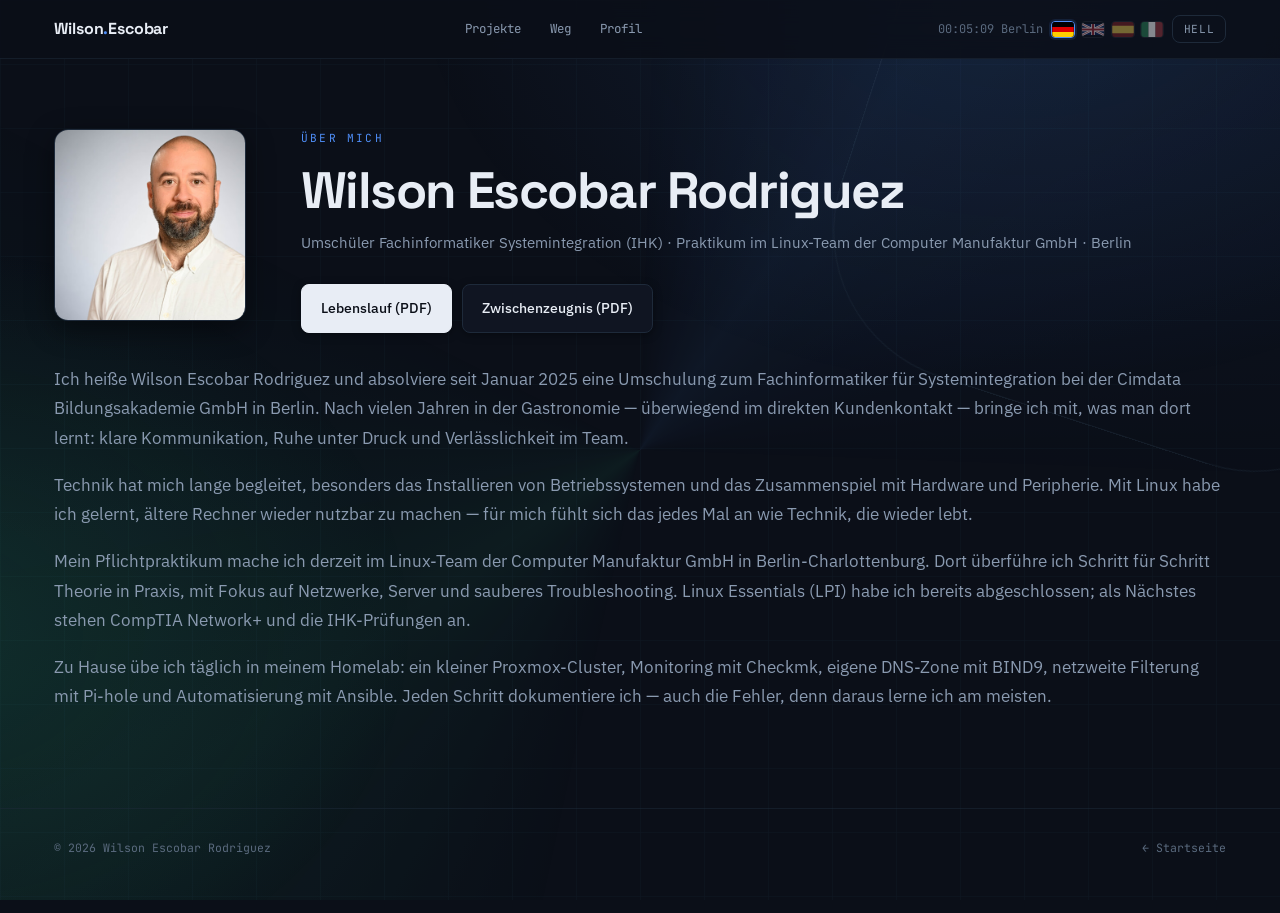
==== commit c66f1992: "Portfolio in vier Sprachen: DE/EN/ES/IT mit Sprachauswahl (Flaggen)" ====
--- a/profil.html
+++ b/profil.html
@@ -9,8 +9,14 @@
 <link rel="preconnect" href="https://fonts.gstatic.com" crossorigin>
 <link href="https://fonts.googleapis.com/css2?family=Space+Grotesk:wght@500;600;700&family=IBM+Plex+Sans:ital,wght@0,400;0,500;0,600;1,400&family=JetBrains+Mono:wght@400;500&display=swap" rel="stylesheet">
 <link rel="stylesheet" href="./assets/css/style.css">
+<link rel="alternate" hreflang="de" href="https://utopiasinfin.github.io/profil.html">
+<link rel="alternate" hreflang="en" href="https://utopiasinfin.github.io/en/profil.html">
+<link rel="alternate" hreflang="es" href="https://utopiasinfin.github.io/es/profil.html">
+<link rel="alternate" hreflang="it" href="https://utopiasinfin.github.io/it/profil.html">
+<link rel="alternate" hreflang="x-default" href="https://utopiasinfin.github.io/profil.html">
 </head>
 <body>
+<div class="bg-fx" aria-hidden="true"></div>
 
 <header class="topbar">
   <div class="shell topbar__in">
@@ -22,9 +28,23 @@
     </nav>
     <div class="topbar__end">
       <span class="clock" data-clock></span>
-      <div class="sw-group">
-        <button type="button" data-lang-btn="de" aria-pressed="true">DE</button>
-        <button type="button" data-lang-btn="en" aria-pressed="false">EN</button>
+      <div class="langswitch" role="group" aria-label="Sprache wählen">
+        <a class="langswitch__item" href="./profil.html" aria-current="true" title="Deutsch" hreflang="de" lang="de">
+          <svg viewBox="0 0 20 14" aria-hidden="true"><rect width="20" height="14" fill="#000"/><rect y="4.67" width="20" height="4.66" fill="#D00"/><rect y="9.33" width="20" height="4.67" fill="#FFCE00"/></svg>
+          <span class="sr-only">Deutsch</span>
+        </a>
+        <a class="langswitch__item" href="./en/profil.html" title="English" hreflang="en" lang="en">
+          <svg viewBox="0 0 60 30" aria-hidden="true"><rect width="60" height="30" fill="#00247d"/><path d="M0,0 L60,30 M60,0 L0,30" stroke="#fff" stroke-width="6"/><path d="M0,0 L60,30 M60,0 L0,30" stroke="#cf142b" stroke-width="2"/><path d="M30,0 V30 M0,15 H60" stroke="#fff" stroke-width="10"/><path d="M30,0 V30 M0,15 H60" stroke="#cf142b" stroke-width="6"/></svg>
+          <span class="sr-only">English</span>
+        </a>
+        <a class="langswitch__item" href="./es/profil.html" title="Español" hreflang="es" lang="es">
+          <svg viewBox="0 0 20 14" aria-hidden="true"><rect width="20" height="14" fill="#AA151B"/><rect y="3.5" width="20" height="7" fill="#F1BF00"/></svg>
+          <span class="sr-only">Español</span>
+        </a>
+        <a class="langswitch__item" href="./it/profil.html" title="Italiano" hreflang="it" lang="it">
+          <svg viewBox="0 0 20 14" aria-hidden="true"><rect width="6.67" height="14" fill="#009246"/><rect x="6.67" width="6.66" height="14" fill="#fff"/><rect x="13.33" width="6.67" height="14" fill="#CE2B37"/></svg>
+          <span class="sr-only">Italiano</span>
+        </a>
       </div>
       <button class="sw" type="button" data-theme-sw>Hell</button>
     </div>
@@ -47,17 +67,11 @@
   </div>
 
   <div class="sec">
-    <div class="prose" data-lang="de">
+    <div class="prose">
       <p>Ich heiße Wilson Escobar Rodriguez und absolviere seit Januar 2025 eine Umschulung zum Fachinformatiker für Systemintegration bei der Cimdata Bildungsakademie GmbH in Berlin. Nach vielen Jahren in der Gastronomie — überwiegend im direkten Kundenkontakt — bringe ich mit, was man dort lernt: klare Kommunikation, Ruhe unter Druck und Verlässlichkeit im Team.</p>
       <p>Technik hat mich lange begleitet, besonders das Installieren von Betriebssystemen und das Zusammenspiel mit Hardware und Peripherie. Mit Linux habe ich gelernt, ältere Rechner wieder nutzbar zu machen — für mich fühlt sich das jedes Mal an wie Technik, die wieder lebt.</p>
       <p>Mein Pflichtpraktikum mache ich derzeit im Linux-Team der Computer Manufaktur GmbH in Berlin-Charlottenburg. Dort überführe ich Schritt für Schritt Theorie in Praxis, mit Fokus auf Netzwerke, Server und sauberes Troubleshooting. Linux Essentials (LPI) habe ich bereits abgeschlossen; als Nächstes stehen CompTIA Network+ und die IHK-Prüfungen an.</p>
       <p>Zu Hause übe ich täglich in meinem Homelab: ein kleiner Proxmox-Cluster, Monitoring mit Checkmk, eigene DNS-Zone mit BIND9, netzweite Filterung mit Pi-hole und Automatisierung mit Ansible. Jeden Schritt dokumentiere ich — auch die Fehler, denn daraus lerne ich am meisten.</p>
-    </div>
-    <div class="prose" data-lang="en">
-      <p>My name is Wilson Escobar Rodriguez. Since January 2025 I have been retraining as an IT Specialist for System Integration (IHK) at Cimdata Bildungsakademie GmbH in Berlin. After many years in hospitality — mostly in customer-facing roles — I bring what that work teaches: clear communication, composure under pressure, and reliability in a team.</p>
-      <p>Technology has been with me for a long time, especially installing operating systems and getting them to work with hardware and peripherals. Linux taught me how to bring older machines back to life — it still feels like technology waking up again.</p>
-      <p>I am currently completing my mandatory internship with the Linux team at Computer Manufaktur GmbH in Berlin-Charlottenburg, turning theory into practice step by step, focused on networks, servers, and careful troubleshooting. I have completed Linux Essentials (LPI); CompTIA Network+ and the IHK exams are next.</p>
-      <p>At home I practise daily in my home lab: a small Proxmox cluster, monitoring with Checkmk, my own DNS zone with BIND9, network-wide filtering with Pi-hole, and automation with Ansible. I document every step — including the mistakes, because that is where I learn most.</p>
     </div>
   </div>
 
--- a/assets/css/style.css
+++ b/assets/css/style.css
@@ -86,6 +86,30 @@
     radial-gradient(50rem 40rem at -5% 70%, var(--live-soft), transparent 60%);
 }
 
+/* Hintergrund: sehr feine, langsam rotierende geometrische Akzente (2026) */
+.bg-fx { position: fixed; inset: 0; z-index: 0; pointer-events: none; overflow: hidden; }
+.bg-fx::before {
+  content: "";
+  position: absolute; top: 50%; left: 50%;
+  width: 130vmax; height: 130vmax;
+  transform: translate(-50%, -50%);
+  background: conic-gradient(from 0deg,
+    transparent 0deg, var(--accent-soft) 35deg, transparent 95deg,
+    transparent 190deg, var(--live-soft) 235deg, transparent 300deg, transparent 360deg);
+  opacity: .55;
+  animation: bg-spin 160s linear infinite;
+  will-change: transform;
+}
+.bg-fx::after {
+  content: "";
+  position: absolute; top: -12vmax; right: -14vmax;
+  width: 46vmax; height: 46vmax;
+  border: 1px solid var(--border-soft);
+  border-radius: 26%;
+  transform: rotate(18deg);
+}
+@keyframes bg-spin { to { transform: translate(-50%, -50%) rotate(360deg); } }
+
 a { color: inherit; text-decoration: none; }
 a:focus-visible, button:focus-visible {
   outline: 2px solid var(--accent); outline-offset: 3px; border-radius: 4px;
@@ -145,6 +169,27 @@
 }
 .sw-group button[aria-pressed="true"] { background: var(--fg); color: var(--bg); }
 @media (max-width: 780px) { .topnav, .clock { display: none; } }
+
+/* --- Language switch --- */
+.sr-only {
+  position: absolute; width: 1px; height: 1px; padding: 0; margin: -1px;
+  overflow: hidden; clip: rect(0,0,0,0); white-space: nowrap; border: 0;
+}
+.langswitch { display: flex; align-items: center; gap: .35rem; }
+.langswitch__item {
+  display: block; width: 24px; height: 17px; flex: none;
+  border-radius: 4px; overflow: hidden;
+  border: 1px solid var(--border);
+  opacity: .5; filter: saturate(.6);
+  transition: opacity .18s, filter .18s, transform .18s, border-color .18s, box-shadow .18s;
+}
+.langswitch__item svg { display: block; width: 100%; height: 100%; }
+.langswitch__item:hover { opacity: 1; filter: none; transform: translateY(-1px); border-color: var(--accent); }
+.langswitch__item[aria-current="true"] {
+  opacity: 1; filter: none; border-color: var(--accent);
+  box-shadow: 0 0 0 2px var(--accent-soft);
+  pointer-events: none; cursor: default;
+}
 
 /* --- Eyebrow --- */
 .eyebrow {
@@ -434,8 +479,6 @@
 .profil-role { color: var(--fg-dim); margin: 0 0 1.4rem; font-size: .95rem; }
 .prose p { color: var(--fg-dim); margin: 0 0 1.1rem; line-height: 1.75; }
 .prose p:last-child { margin-bottom: 0; }
-[data-lang] { display: none; }
-[data-lang].on { display: block; }
 
 /* --- Scroll-Reveal --- */
 .rise { opacity: 0; transform: translateY(12px); }
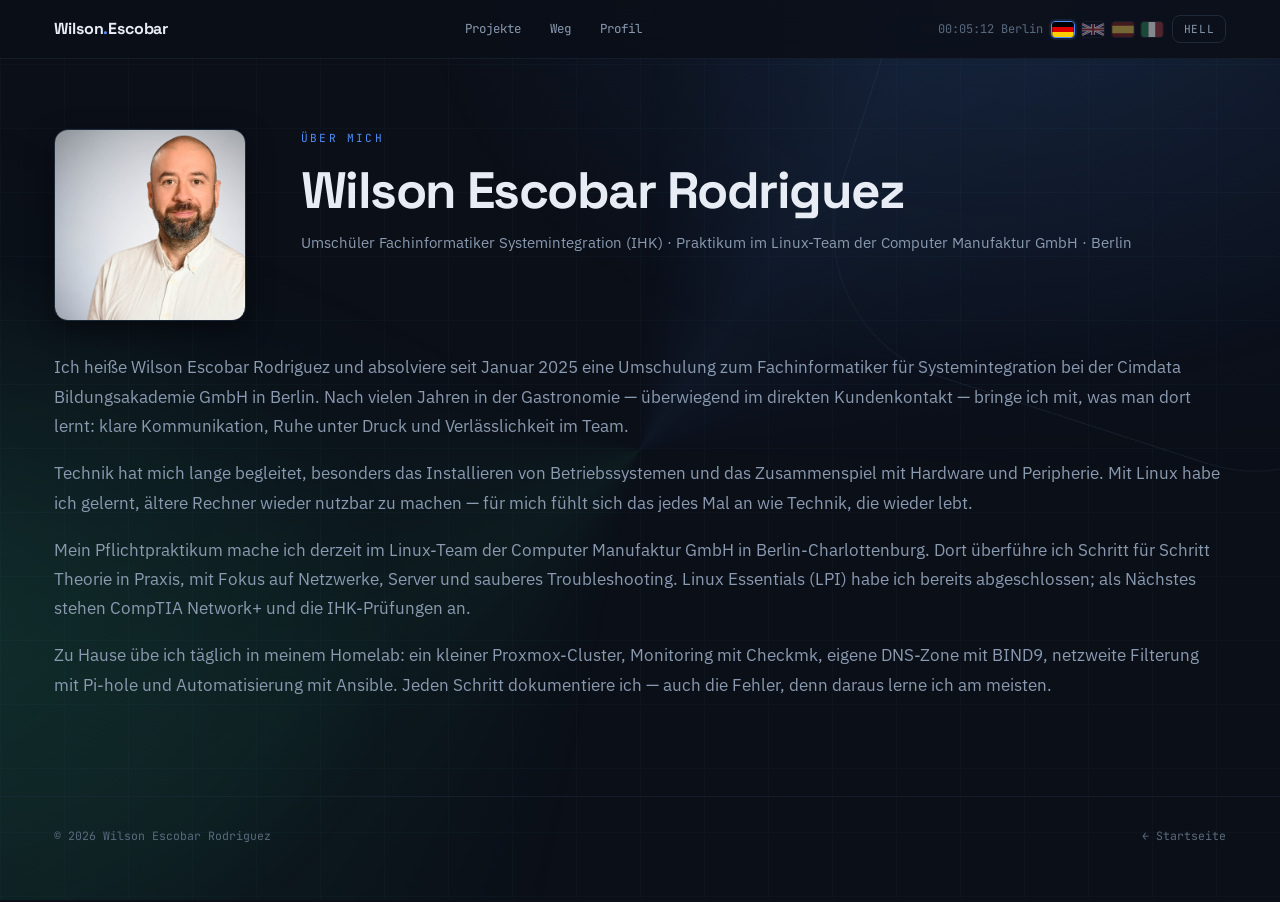
==== commit 86c28ff6: "Entferne CV/Zwischenzeugnis-Links (Dateien existieren nicht)" ====
--- a/profil.html
+++ b/profil.html
@@ -59,10 +59,6 @@
       <p class="eyebrow">Über mich</p>
       <h1 class="profil-name">Wilson Escobar Rodriguez</h1>
       <p class="profil-role">Umschüler Fachinformatiker Systemintegration (IHK) · Praktikum im Linux-Team der Computer Manufaktur GmbH · Berlin</p>
-      <div class="actions">
-        <a class="btn btn--solid" href="./cv/cv.pdf" target="_blank" rel="noreferrer">Lebenslauf (PDF)</a>
-        <a class="btn" href="./cv/zwischenzeugnis.pdf" target="_blank" rel="noreferrer">Zwischenzeugnis (PDF)</a>
-      </div>
     </div>
   </div>
 
